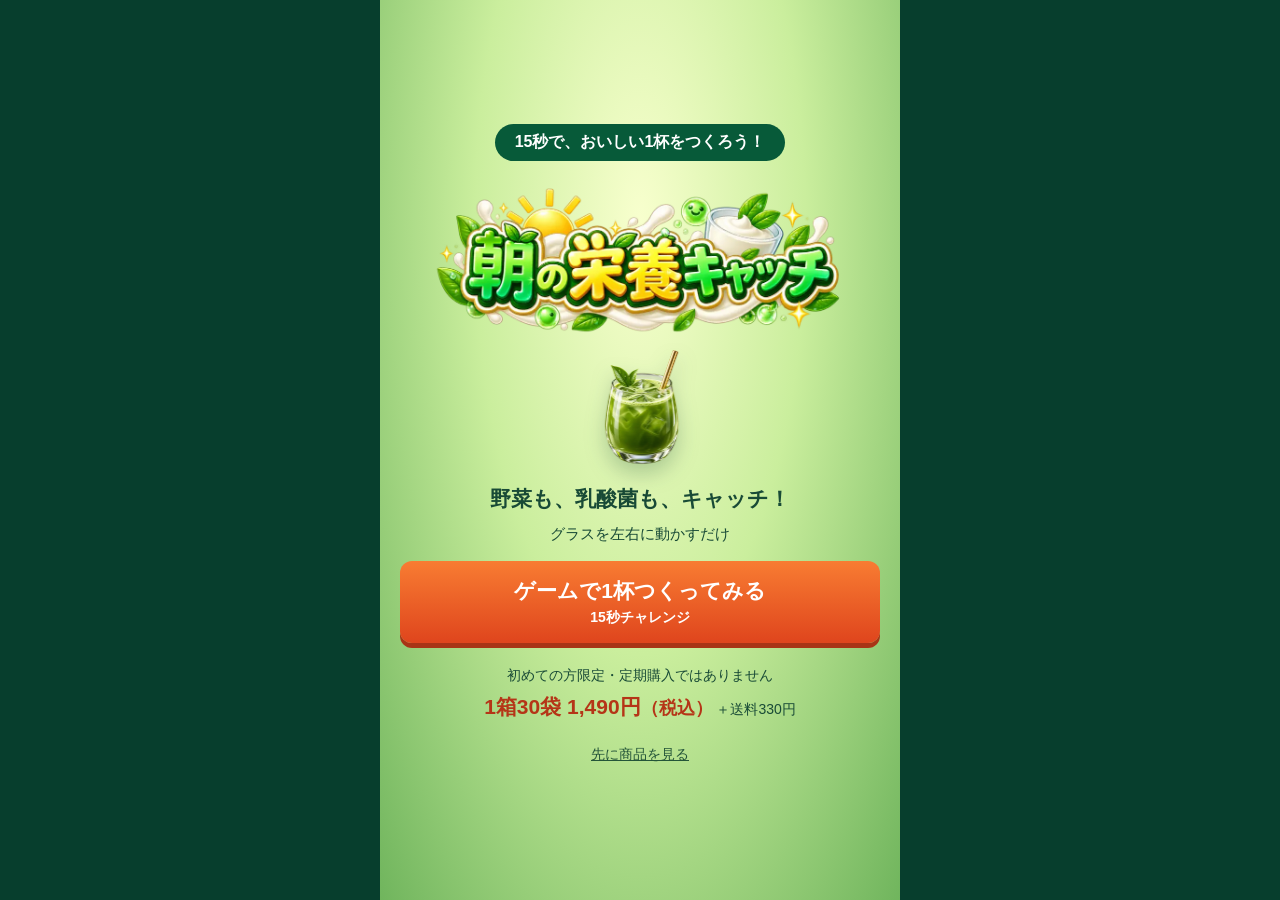
==== index.html @ 9a5742f2 "Rebuild as playable LP with product story and trial offer" ====
<!doctype html><html lang="ja"><head><meta charset="utf-8"><meta name="viewport" content="width=device-width,initial-scale=1,viewport-fit=cover"><meta name="theme-color" content="#075a39"><meta name="description" content="15秒の栄養キャッチ。遊んで知る、いきいき乳酸菌とおいしい青汁W。初回限定1,490円（税込）、送料330円。"><title>朝の栄養キャッチ｜いきいき乳酸菌とおいしい青汁W</title><style>
:root{--deep:#075a39;--orange:#ec5822;--ink:#184a36}*{box-sizing:border-box;-webkit-tap-highlight-color:transparent}html{scroll-behavior:smooth}body{margin:0;background:#073e2d;color:var(--ink);font-family:"Hiragino Kaku Gothic ProN",Meiryo,sans-serif}button,a{font:inherit}button{cursor:pointer}a{color:inherit}img{max-width:100%;display:block}button:focus-visible,a:focus-visible{outline:4px solid #f6bd34;outline-offset:4px}[hidden]{display:none!important}.stage,.story{width:min(100%,520px);margin:auto;background:#f8fff0}.stage{height:100svh;min-height:540px;max-height:960px;position:relative;overflow:hidden;background:linear-gradient(#e4f6db,#fbfff4 65%,#b9db83);isolation:isolate}.intro{position:absolute;z-index:60;inset:0;display:flex;align-items:center;flex-direction:column;justify-content:center;padding:20px;background:radial-gradient(ellipse at 50% 25%,#f8ffce,#caee9d 45%,#70b55d);transition:opacity .3s}.intro.hide{opacity:0;visibility:hidden;pointer-events:none}.eyebrow{font-weight:bold;font-size:14px;letter-spacing:.08em}.introKicker{background:#075a39;color:white;padding:8px 20px;border-radius:50px;font-size:16px;font-weight:bold}.titleLogo{width:min(100%,420px);margin:14px 0 0}.introCup{width:120px;height:128px;object-fit:contain;margin:-5px 0 6px;filter:drop-shadow(0 10px 10px #174a3540)}.intro h1{font-size:21px;margin:4px 0 12px;text-align:center;line-height:1.55}.intro h1 span{font-size:15px;font-weight:normal}.start,.cta{border:0;display:block;text-align:center;background:linear-gradient(#f87c32,#df451d);color:#fff;border-radius:12px;padding:16px 14px;font-weight:bold;text-decoration:none;box-shadow:0 5px 0 #a83416;width:100%;font-size:21px}.start small{font-size:14px;display:block;margin-top:4px}.introOffer{text-align:center;margin:20px 0 8px;font-size:14px;line-height:1.8}.introOffer strong{font-size:21px;color:#b53517}.textButton{background:none;border:0;text-decoration:underline;padding:12px;color:#245539;font-size:14px}.skip{position:absolute;bottom:7px;right:12px;z-index:70;font-size:13px;padding:8px}.intro:not(.hide)~.skip{display:none}header{position:absolute;top:0;left:0;right:0;height:76px;background:#075a39;color:#fff;display:flex;align-items:center;justify-content:space-between;padding:12px 18px}.brand{font-size:20px;font-weight:bold}.brand small{display:block;font-size:12px;margin-bottom:3px}.timer{background:#fff9d7;color:#075a39;padding:8px 13px;border-radius:12px;font-weight:bold;font-size:18px}.timer span{font-size:27px}.meter{position:absolute;top:85px;left:18px;right:18px;height:24px;border-radius:20px;background:#bad5ac;overflow:hidden;border:2px solid white}.meterFill{height:100%;width:0;background:#92cc31;transition:width .2s}.meterText{position:absolute;inset:0;text-align:center;font-size:13px;font-weight:bold;line-height:20px}.game{position:absolute;inset:116px 0 42px;touch-action:none;overflow:hidden}.instruction{position:absolute;z-index:12;top:18px;width:100%;text-align:center;font-size:18px;font-weight:bold;pointer-events:none;animation:guide 3s forwards}.instruction small{display:block;font-size:13px;margin-top:6px}.instruction span{background:#fffef0;padding:10px 14px;border-radius:14px;display:inline-block}@keyframes guide{0%,65%{opacity:1}100%{opacity:0}}.item{position:absolute;left:0;top:0;z-index:3;will-change:transform}.spriteCrop{position:absolute;inset:0}.spriteCrop img{width:100%;height:100%;object-fit:contain;filter:drop-shadow(0 5px 5px #24442a30)}.itemLabel{position:absolute;bottom:-6px;left:50%;transform:translateX(-50%);white-space:nowrap;border-radius:20px;background:#fff;padding:4px 7px;font-size:12px;font-weight:bold}.bad .itemLabel{background:#cf3934;color:#fff}.basket{position:absolute;bottom:8px;left:50%;transform:translateX(-50%);width:135px;height:143px;z-index:5}.basketArt img{width:100%;height:100%;object-fit:contain}.basket.catch .basketArt{transform:scale(1.08)}.basketTag{position:absolute;bottom:0;left:50%;transform:translateX(-50%);white-space:nowrap;border-radius:20px;background:white;padding:5px 10px;font-size:12px;font-weight:bold}.combo{position:absolute;right:10px;top:70px;z-index:8;opacity:0;background:#fffad6;border-radius:12px;padding:8px;color:#bd5418;font-size:24px;font-weight:bold}.combo small{display:block;font-size:12px}.combo.show{opacity:1}.bonus{position:absolute;z-index:10;top:35%;width:100%;text-align:center;font-size:22px;font-weight:bold;opacity:0;pointer-events:none;text-shadow:0 2px white}.bonus strong{display:block;font-size:30px}.bonus.on{animation:guide 1.5s forwards}.float{position:absolute;z-index:9;font-weight:bold;color:#075a39;text-shadow:0 2px white;white-space:nowrap;pointer-events:none;animation:pop .8s forwards}@keyframes pop{from{transform:translate(-50%,0)}to{transform:translate(-50%,-55px);opacity:0}}.end{display:none}.story{padding-bottom:112px;background:#fff}.result{padding:12px;background:#075a39;color:#fff;text-align:center;font-size:15px;font-weight:bold}.storyHero{padding:30px 24px 26px;text-align:center;background:linear-gradient(#f0f8db,#fff)}h2{font-size:30px;line-height:1.55;margin:10px 0 16px;letter-spacing:-.04em}h2 em{font-style:normal;color:#148548}.storyHero p{line-height:1.9;font-size:16px}.productVisual{width:100%;height:auto}.storyHero .productName{font-size:18px;font-weight:bold;line-height:1.7}.section{padding:34px 24px}.section:nth-child(even){background:#f4f8ed}.section h3{font-size:26px;line-height:1.6;margin:10px 0 16px;letter-spacing:-.04em}.section p{font-size:16px;line-height:1.9;margin:12px 0}.section .number{font-size:13px;font-weight:bold;letter-spacing:.14em;color:#488438}.featureImg{width:100%;height:auto;border-radius:14px;margin:18px 0}.nutrients{display:flex;gap:8px;justify-content:center;margin:22px 0 8px}.nutrients span{flex:1;background:#e6f1d9;text-align:center;padding:17px 3px;border-radius:12px;font-size:15px;font-weight:bold}.offerSection{padding:32px 24px;background:#eef5dd;text-align:center}.offerLabel{background:#075a39;color:#fff;padding:8px 15px;border-radius:30px;display:inline-block;font-size:15px;font-weight:bold}.offerSection h3{font-size:23px;line-height:1.6;margin:16px 0}.priceRow{display:flex;justify-content:center;align-items:baseline;gap:4px;color:#c13b1f}.priceRow strong{font-size:64px;letter-spacing:-.06em}.priceRow span{font-size:23px;font-weight:bold}.priceRow small{font-size:14px}.offerSection p{font-size:14px;line-height:1.8}.single{font-weight:bold;font-size:19px!important}.offerSection .cta{margin:20px 0}.fine{font-size:12px!important;color:#52634c}footer{padding:24px;text-align:center;font-size:12px;color:#60735c;line-height:1.9}.sticky{position:fixed;z-index:90;bottom:0;left:50%;transform:translateX(-50%);width:min(100%,520px);padding:12px 14px max(14px,env(safe-area-inset-bottom));background:#fffffff5;border-top:1px solid #dce5d7;display:flex;align-items:center;gap:14px;box-shadow:0 -4px 20px #143d2110}.sticky div{white-space:nowrap;font-size:12px;line-height:1.6}.sticky strong{font-size:24px;color:#b9381a}.sticky .cta{font-size:17px;padding:15px 8px;flex:1}.replay{border:1px solid #648959;border-radius:40px;background:transparent;padding:12px 24px;font-size:15px;color:#28553b} @media(max-height:700px){.intro{padding:16px}.introCup{width:88px;height:88px}.titleLogo{width:80%;max-height:165px;object-fit:contain}.intro h1{font-size:18px;margin:5px 0 8px}.introKicker{font-size:14px;padding:6px 14px}.introOffer{margin:12px 0 0}.start{padding:12px}.introOffer strong{font-size:19px}.basket{width:116px;height:123px}}@media(prefers-reduced-motion:reduce){html{scroll-behavior:auto}*{animation-duration:.01ms!important}}
</style></head><body>
<main><section class="stage" id="stage" aria-label="朝の栄養キャッチゲーム">
<div class="intro" id="intro"><div class="introKicker">15秒で、おいしい1杯をつくろう！</div><img class="titleLogo" src="assets/title-logo.webp" alt="朝の栄養キャッチ"><img class="introCup" src="assets/aojiru-cup.webp" alt="青汁のグラス"><h1>野菜も、乳酸菌も、キャッチ！<br><span>グラスを左右に動かすだけ</span></h1><button class="start" id="start">ゲームで1杯つくってみる<small>15秒チャレンジ</small></button><div class="introOffer">初めての方限定・定期購入ではありません<br><strong>1箱30袋 1,490円<small>（税込）</small></strong> ＋送料330円</div><button class="textButton" onclick="document.getElementById('skip').click()">先に商品を見る</button></div>
<header><div class="brand"><small>15秒で、どれだけ集められる？</small>朝の栄養キャッチ</div><div class="timer"><span id="time">15</span> 秒</div></header><div class="meter"><div class="meterFill" id="meter"></div><div class="meterText"><span id="score">0</span> / 100 ポイント</div></div>
<div class="game" id="game"><div class="instruction" id="instruction"><span>グラスを左右にスライド<small>野菜・ヨーグルトを集めて、お菓子はよけよう</small></span></div><div class="combo" id="combo"><small>NICE COMBO!</small><span id="comboNum">0</span>連続</div><div class="bonus" id="bonus">ラストスパート！<strong>たくさん集めよう</strong></div><div class="basket" id="basket"><div class="basketArt"><img src="assets/aojiru-cup.webp" alt="左右に動かすグラス" draggable="false"></div><div class="basketTag">ここでキャッチ！</div></div></div><button class="textButton skip" id="skip">商品を見る</button><div class="end" id="end" aria-hidden="true"></div></section>
<article class="story" id="story" hidden><div class="result" id="result" aria-live="polite"></div><div class="storyHero"><span class="eyebrow">集めた「うれしい」を、毎日の1杯に。</span><h2 id="storyTitle" tabindex="-1">野菜の栄養も、乳酸菌も。<br><em>おいしく飲める</em>青汁です。</h2><p>ゲームでは、ひとつずつキャッチ。<br>毎日の習慣なら、この1杯で。</p><img class="productVisual" src="assets/lp-cta_1.jpg" alt="いきいき乳酸菌とおいしい青汁W 初めての方限定特別キャンペーン"><p class="productName">いきいき乳酸菌とおいしい青汁W</p><a class="textButton" href="#offer">初回限定のお試し価格を見る</a></div>
<section class="section"><span class="number">01 / 乳酸菌を、毎日の習慣に。</span><h3>2種類の乳酸菌を<br>1杯にぎゅっと。</h3><p>配合されているのは「EC-12」と「ラクリス」。野菜の栄養と一緒に、乳酸菌も手軽に摂れる青汁です。</p><img class="featureImg" src="assets/lp-img07_2.jpg" alt="2種類の乳酸菌 EC-12とラクリス" loading="lazy"></section>
<section class="section"><span class="number">02 / 野菜の栄養も、手軽に。</span><h3>国産素材にこだわった、<br>毎日の栄養サポート。</h3><p>九州産大麦若葉と島根産はとむぎ若葉を使用。不足しがちな栄養を、おいしい1杯で補えます。</p><img class="featureImg" src="assets/lp-img09_2.jpg" alt="九州産大麦若葉" loading="lazy"><div class="nutrients"><span>国産素材</span><span>ビタミン</span><span>ミネラル</span></div></section>
<section class="section"><span class="number">03 / 続けたくなる、おいしさ。</span><h3>青汁なのに、<br>抹茶ラテ風のやさしい味。</h3><p>有機栽培の国産抹茶と、甘味ハーブのステビアを配合。毎日飲むものだから、味にもこだわりました。</p><img class="featureImg" style="width:160px;margin:24px auto" src="assets/aojiru-cup.webp" alt="抹茶風味の青汁イメージ" loading="lazy"></section>
<section class="offerSection" id="offer"><span class="offerLabel">初めての方限定・初回半額</span><h3>まずは1箱。<br>毎日の1杯を、試してみませんか？</h3><p>いきいき乳酸菌とおいしい青汁W<br>1箱30袋</p><div class="priceRow"><strong>1,490</strong><span>円</span><small>（税込）</small></div><p>送料330円 ／ 合計1,820円（税込）</p><p class="single">定期購入ではありません</p><a class="cta" href="https://www.e-hapi.com/shop/lp/109624_02.aspx?affiliate=M1">初回限定価格で試してみる</a><p class="fine">お一人様1回限り。購入条件・商品詳細はリンク先の公式サイトでご確認ください。ゲームの結果にかかわらずお申し込みいただけます。</p><button class="replay" id="replay">もう一度ゲームで遊ぶ</button></section><footer>商品提供：はぴねすくらぶ<br>ゲーム内の食材・演出はイメージです。<br>獲得ポイントは実際の栄養量を示すものではありません。</footer></article></main><aside class="sticky" hidden><div>初回限定・1箱30袋<br><strong>1,490</strong>円（税込）<br>＋送料330円</div><a class="cta" href="https://www.e-hapi.com/shop/lp/109624_02.aspx?affiliate=M1">お試し購入へ</a></aside><script>
  (()=>{
    const stage=document.getElementById('stage'),game=document.getElementById('game'),basket=document.getElementById('basket'),meter=document.getElementById('meter'),scoreEl=document.getElementById('score'),timeEl=document.getElementById('time'),comboEl=document.getElementById('combo'),comboNum=document.getElementById('comboNum'),bonusEl=document.getElementById('bonus'),end=document.getElementById('end'),replay=document.getElementById('replay'),intro=document.getElementById('intro');
    let running=false,items=[],score=0,combo=0,time=15,spawnCount=0,startAt=0,raf,timer,spawnTimer;
    const types=[{c:'lacto collectible',art:'col-yogurt',img:'item-yogurt.webp',t:'ヨーグルト',p:9},{c:'green collectible',art:'col-broccoli',img:'item-broccoli.webp',t:'ブロッコリー',p:7},{c:'green collectible',art:'col-carrot',img:'item-carrot.webp',t:'にんじん',p:7},{c:'green collectible',art:'col-greens',img:'item-barley.webp',t:'大麦若葉',p:7},{c:'vit collectible',art:'col-vitamin',img:'item-vitamin.webp',t:'ビタミン',p:7},{c:'green collectible',art:'col-fiber',img:'item-fiber.webp',t:'食物繊維',p:7},{c:'bad hazard',art:'haz-donut',img:'item-donut.webp',t:'NG！ドーナツ',p:-8},{c:'bad hazard',art:'haz-fries',img:'item-fries.webp',t:'NG！ポテト',p:-8},{c:'bad hazard',art:'haz-cake',img:'item-cake.webp',t:'NG！ケーキ',p:-8},{c:'bad hazard',art:'haz-chips',img:'item-chips.webp',t:'NG！スナック',p:-8}];
    function move(clientX){if(!running)return;const r=game.getBoundingClientRect(),w=basket.offsetWidth;let x=Math.max(w/2,Math.min(r.width-w/2,clientX-r.left));basket.style.left=x+'px'}
    game.addEventListener('pointermove',e=>move(e.clientX));game.addEventListener('pointerdown',e=>{move(e.clientX);game.setPointerCapture?.(e.pointerId)});
    function spawn(forceGood=false){if(!running)return;const r=game.getBoundingClientRect(),guided=spawnCount<2,goodCount=6,data=(forceGood||guided)?types[spawnCount%goodCount]:types[Math.floor(Math.random()*types.length)];const el=document.createElement('div');el.className='item '+data.c+' '+data.art;el.innerHTML='<span class="spriteCrop"><img src="assets/'+data.img+'" alt=""></span><span class="itemLabel">'+data.t+'</span>';const size=Math.max(76,Math.min(100,r.width*.22));el.style.width=el.style.height=size+'px';const x=guided?(r.width-size)/2:10+Math.random()*(r.width-size-20),speed=r.height*(.27+Math.random()*.07),startY=-size-18;game.insertBefore(el,basket);const item={el,x,y:startY,startY,born:performance.now(),size,speed,p:data.p};el.style.transform=`translate3d(${x}px,${startY}px,0)`;items.push(item);spawnCount++;}
    function floating(x,y,text,bad=false){const f=document.createElement('div');f.className='float';f.textContent=text;f.style.left=x+'px';f.style.top=y+'px';if(bad)f.style.color='#db3c31';game.appendChild(f);setTimeout(()=>f.remove(),850)}
    function hit(it){it.el.remove();if(it.p>0){score=Math.min(100,score+it.p);combo++;basket.classList.add('catch');setTimeout(()=>basket.classList.remove('catch'),170);floating(it.x+it.size/2,it.y,'GOOD!  +'+it.p);if(combo>=2){comboNum.textContent=combo;comboEl.classList.add('show');setTimeout(()=>comboEl.classList.remove('show'),420)}}else{score=Math.max(0,score+it.p);combo=0;floating(it.x+it.size/2,it.y,'NG！お菓子は避けよう',true);stage.classList.remove('shake');void stage.offsetWidth;stage.classList.add('shake')}meter.style.width=score+'%';scoreEl.textContent=score;}
    function frame(ts){if(!running)return;const br=basket.getBoundingClientRect(),gr=game.getBoundingClientRect();items=items.filter(it=>{it.y=it.startY+it.speed*((ts-it.born)/1000);it.el.style.transform=`translate3d(${it.x}px,${it.y}px,0)`;const ir={left:gr.left+it.x,right:gr.left+it.x+it.size,top:gr.top+it.y,bottom:gr.top+it.y+it.size};const catchLine=br.top+18;if(ir.bottom>=catchLine&&ir.top<=br.bottom-5&&ir.right>=br.left+8&&ir.left<=br.right-8){hit(it);return false}if(it.y>gr.height+12){it.el.remove();if(it.p>0)combo=0;return false}return true});raf=requestAnimationFrame(frame)}
    function start(){document.getElementById('skip').hidden=false;cancelAnimationFrame(raf);clearInterval(timer);clearInterval(spawnTimer);items.forEach(i=>i.el.remove());items=[];score=0;combo=0;time=15;spawnCount=0;meter.style.width='0';scoreEl.textContent='0';timeEl.textContent='15';end.classList.remove('show');end.setAttribute('aria-hidden','true');basket.style.left='50%';running=true;startAt=performance.now();spawn();spawnTimer=setInterval(()=>spawn(time<=4),550);raf=requestAnimationFrame(frame);timer=setInterval(()=>{const next=Math.max(0,Math.ceil(15-(performance.now()-startAt)/1000));if(next!==time){time=next;timeEl.textContent=time;if(time===4){bonusEl.classList.remove('on');void bonusEl.offsetWidth;bonusEl.classList.add('on')}}if(time<=0)finish()},250)}
    function showStory(){stage.hidden=true;document.getElementById('story').hidden=false;document.querySelector('.sticky').hidden=false;document.getElementById('result').textContent='今回のチャレンジ：'+score+' ポイント獲得！';window.scrollTo(0,0);document.getElementById('storyTitle').focus({preventScroll:true});} document.getElementById('skip').addEventListener('click',()=>{if(running){finish()}else{showStory();document.getElementById('result').textContent='おいしい1杯のひみつ';}}); function finish(){if(!running)return;running=false;clearInterval(timer);clearInterval(spawnTimer);cancelAnimationFrame(raf);items.forEach(i=>i.el.remove());items=[];setTimeout(showStory,400)}
    document.getElementById('start').addEventListener('click',()=>{intro.classList.add('hide');start()});replay.addEventListener('click',()=>{document.getElementById('story').hidden=true;document.querySelector('.sticky').hidden=true;stage.hidden=false;window.scrollTo(0,0);start()});let hiddenAt=0;document.addEventListener('visibilitychange',()=>{if(!running)return;if(document.hidden){hiddenAt=performance.now();clearInterval(spawnTimer);clearInterval(timer);cancelAnimationFrame(raf)}else if(hiddenAt){const delta=performance.now()-hiddenAt;startAt+=delta;items.forEach(i=>i.born+=delta);hiddenAt=0;spawnTimer=setInterval(()=>spawn(time<=4),550);raf=requestAnimationFrame(frame);timer=setInterval(()=>{time=Math.max(0,Math.ceil(15-(performance.now()-startAt)/1000));timeEl.textContent=time;if(time<=0)finish()},250)}});document.addEventListener('keydown',e=>{if(running&&['ArrowLeft','ArrowRight'].includes(e.key)){e.preventDefault();const r=basket.getBoundingClientRect();move(r.left+r.width/2+(e.key==='ArrowLeft'?-35:35))}});window.addEventListener('resize',()=>{basket.style.left='50%'});
  })();
  </script></body></html>
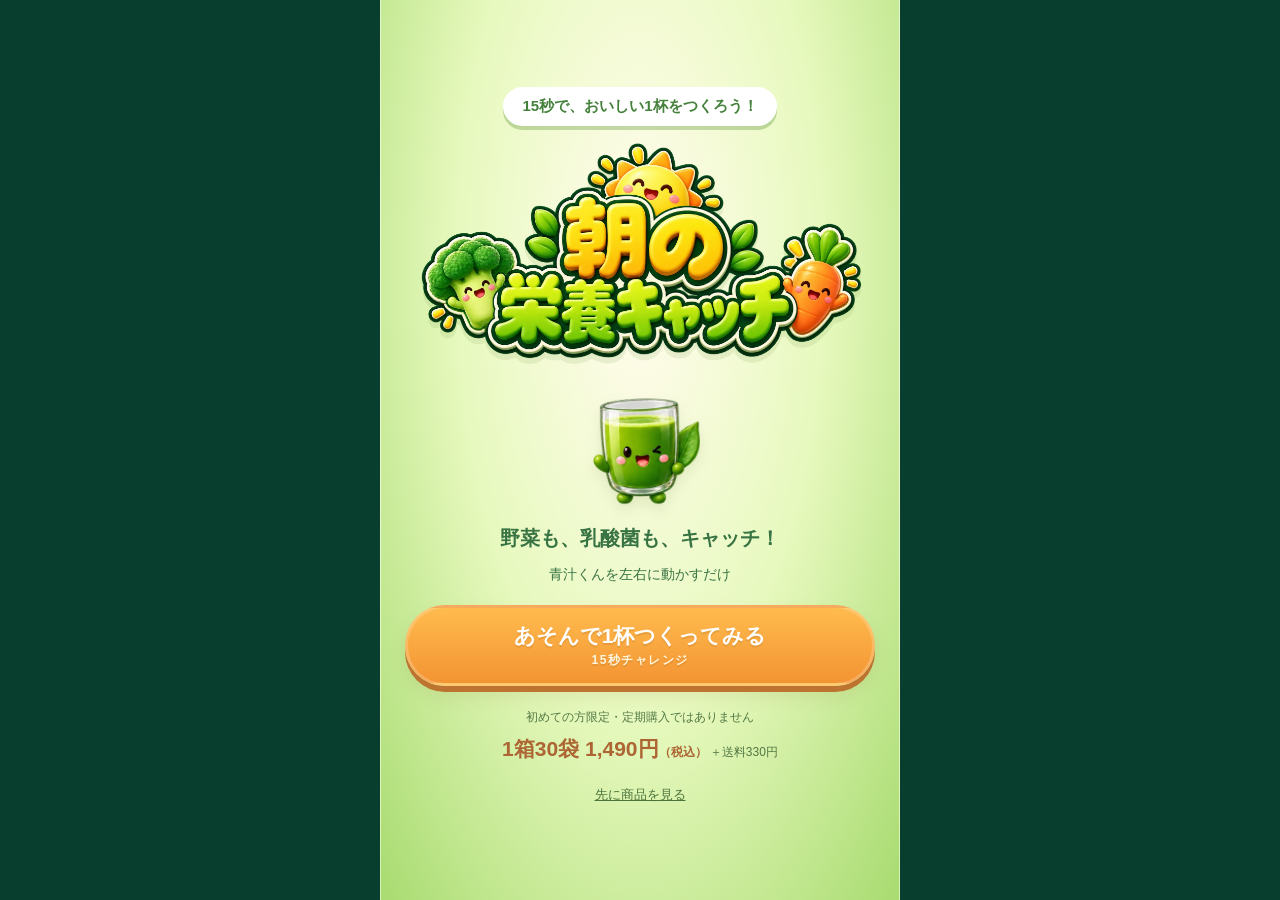
==== commit 5abcbb2e: "Match destination typography and refresh game with cute original food characters" ====
--- a/index.html
+++ b/index.html
@@ -1,26 +1,64 @@
 <!doctype html><html lang="ja"><head><meta charset="utf-8"><meta name="viewport" content="width=device-width,initial-scale=1,viewport-fit=cover"><meta name="theme-color" content="#075a39"><meta name="description" content="15秒の栄養キャッチ。遊んで知る、いきいき乳酸菌とおいしい青汁W。初回限定1,490円（税込）、送料330円。"><title>朝の栄養キャッチ｜いきいき乳酸菌とおいしい青汁W</title><style>
 :root{--deep:#075a39;--orange:#ec5822;--ink:#184a36}*{box-sizing:border-box;-webkit-tap-highlight-color:transparent}html{scroll-behavior:smooth}body{margin:0;background:#073e2d;color:var(--ink);font-family:"Hiragino Kaku Gothic ProN",Meiryo,sans-serif}button,a{font:inherit}button{cursor:pointer}a{color:inherit}img{max-width:100%;display:block}button:focus-visible,a:focus-visible{outline:4px solid #f6bd34;outline-offset:4px}[hidden]{display:none!important}.stage,.story{width:min(100%,520px);margin:auto;background:#f8fff0}.stage{height:100svh;min-height:540px;max-height:960px;position:relative;overflow:hidden;background:linear-gradient(#e4f6db,#fbfff4 65%,#b9db83);isolation:isolate}.intro{position:absolute;z-index:60;inset:0;display:flex;align-items:center;flex-direction:column;justify-content:center;padding:20px;background:radial-gradient(ellipse at 50% 25%,#f8ffce,#caee9d 45%,#70b55d);transition:opacity .3s}.intro.hide{opacity:0;visibility:hidden;pointer-events:none}.eyebrow{font-weight:bold;font-size:14px;letter-spacing:.08em}.introKicker{background:#075a39;color:white;padding:8px 20px;border-radius:50px;font-size:16px;font-weight:bold}.titleLogo{width:min(100%,420px);margin:14px 0 0}.introCup{width:120px;height:128px;object-fit:contain;margin:-5px 0 6px;filter:drop-shadow(0 10px 10px #174a3540)}.intro h1{font-size:21px;margin:4px 0 12px;text-align:center;line-height:1.55}.intro h1 span{font-size:15px;font-weight:normal}.start,.cta{border:0;display:block;text-align:center;background:linear-gradient(#f87c32,#df451d);color:#fff;border-radius:12px;padding:16px 14px;font-weight:bold;text-decoration:none;box-shadow:0 5px 0 #a83416;width:100%;font-size:21px}.start small{font-size:14px;display:block;margin-top:4px}.introOffer{text-align:center;margin:20px 0 8px;font-size:14px;line-height:1.8}.introOffer strong{font-size:21px;color:#b53517}.textButton{background:none;border:0;text-decoration:underline;padding:12px;color:#245539;font-size:14px}.skip{position:absolute;bottom:7px;right:12px;z-index:70;font-size:13px;padding:8px}.intro:not(.hide)~.skip{display:none}header{position:absolute;top:0;left:0;right:0;height:76px;background:#075a39;color:#fff;display:flex;align-items:center;justify-content:space-between;padding:12px 18px}.brand{font-size:20px;font-weight:bold}.brand small{display:block;font-size:12px;margin-bottom:3px}.timer{background:#fff9d7;color:#075a39;padding:8px 13px;border-radius:12px;font-weight:bold;font-size:18px}.timer span{font-size:27px}.meter{position:absolute;top:85px;left:18px;right:18px;height:24px;border-radius:20px;background:#bad5ac;overflow:hidden;border:2px solid white}.meterFill{height:100%;width:0;background:#92cc31;transition:width .2s}.meterText{position:absolute;inset:0;text-align:center;font-size:13px;font-weight:bold;line-height:20px}.game{position:absolute;inset:116px 0 42px;touch-action:none;overflow:hidden}.instruction{position:absolute;z-index:12;top:18px;width:100%;text-align:center;font-size:18px;font-weight:bold;pointer-events:none;animation:guide 3s forwards}.instruction small{display:block;font-size:13px;margin-top:6px}.instruction span{background:#fffef0;padding:10px 14px;border-radius:14px;display:inline-block}@keyframes guide{0%,65%{opacity:1}100%{opacity:0}}.item{position:absolute;left:0;top:0;z-index:3;will-change:transform}.spriteCrop{position:absolute;inset:0}.spriteCrop img{width:100%;height:100%;object-fit:contain;filter:drop-shadow(0 5px 5px #24442a30)}.itemLabel{position:absolute;bottom:-6px;left:50%;transform:translateX(-50%);white-space:nowrap;border-radius:20px;background:#fff;padding:4px 7px;font-size:12px;font-weight:bold}.bad .itemLabel{background:#cf3934;color:#fff}.basket{position:absolute;bottom:8px;left:50%;transform:translateX(-50%);width:135px;height:143px;z-index:5}.basketArt img{width:100%;height:100%;object-fit:contain}.basket.catch .basketArt{transform:scale(1.08)}.basketTag{position:absolute;bottom:0;left:50%;transform:translateX(-50%);white-space:nowrap;border-radius:20px;background:white;padding:5px 10px;font-size:12px;font-weight:bold}.combo{position:absolute;right:10px;top:70px;z-index:8;opacity:0;background:#fffad6;border-radius:12px;padding:8px;color:#bd5418;font-size:24px;font-weight:bold}.combo small{display:block;font-size:12px}.combo.show{opacity:1}.bonus{position:absolute;z-index:10;top:35%;width:100%;text-align:center;font-size:22px;font-weight:bold;opacity:0;pointer-events:none;text-shadow:0 2px white}.bonus strong{display:block;font-size:30px}.bonus.on{animation:guide 1.5s forwards}.float{position:absolute;z-index:9;font-weight:bold;color:#075a39;text-shadow:0 2px white;white-space:nowrap;pointer-events:none;animation:pop .8s forwards}@keyframes pop{from{transform:translate(-50%,0)}to{transform:translate(-50%,-55px);opacity:0}}.end{display:none}.story{padding-bottom:112px;background:#fff}.result{padding:12px;background:#075a39;color:#fff;text-align:center;font-size:15px;font-weight:bold}.storyHero{padding:30px 24px 26px;text-align:center;background:linear-gradient(#f0f8db,#fff)}h2{font-size:30px;line-height:1.55;margin:10px 0 16px;letter-spacing:-.04em}h2 em{font-style:normal;color:#148548}.storyHero p{line-height:1.9;font-size:16px}.productVisual{width:100%;height:auto}.storyHero .productName{font-size:18px;font-weight:bold;line-height:1.7}.section{padding:34px 24px}.section:nth-child(even){background:#f4f8ed}.section h3{font-size:26px;line-height:1.6;margin:10px 0 16px;letter-spacing:-.04em}.section p{font-size:16px;line-height:1.9;margin:12px 0}.section .number{font-size:13px;font-weight:bold;letter-spacing:.14em;color:#488438}.featureImg{width:100%;height:auto;border-radius:14px;margin:18px 0}.nutrients{display:flex;gap:8px;justify-content:center;margin:22px 0 8px}.nutrients span{flex:1;background:#e6f1d9;text-align:center;padding:17px 3px;border-radius:12px;font-size:15px;font-weight:bold}.offerSection{padding:32px 24px;background:#eef5dd;text-align:center}.offerLabel{background:#075a39;color:#fff;padding:8px 15px;border-radius:30px;display:inline-block;font-size:15px;font-weight:bold}.offerSection h3{font-size:23px;line-height:1.6;margin:16px 0}.priceRow{display:flex;justify-content:center;align-items:baseline;gap:4px;color:#c13b1f}.priceRow strong{font-size:64px;letter-spacing:-.06em}.priceRow span{font-size:23px;font-weight:bold}.priceRow small{font-size:14px}.offerSection p{font-size:14px;line-height:1.8}.single{font-weight:bold;font-size:19px!important}.offerSection .cta{margin:20px 0}.fine{font-size:12px!important;color:#52634c}footer{padding:24px;text-align:center;font-size:12px;color:#60735c;line-height:1.9}.sticky{position:fixed;z-index:90;bottom:0;left:50%;transform:translateX(-50%);width:min(100%,520px);padding:12px 14px max(14px,env(safe-area-inset-bottom));background:#fffffff5;border-top:1px solid #dce5d7;display:flex;align-items:center;gap:14px;box-shadow:0 -4px 20px #143d2110}.sticky div{white-space:nowrap;font-size:12px;line-height:1.6}.sticky strong{font-size:24px;color:#b9381a}.sticky .cta{font-size:17px;padding:15px 8px;flex:1}.replay{border:1px solid #648959;border-radius:40px;background:transparent;padding:12px 24px;font-size:15px;color:#28553b} @media(max-height:700px){.intro{padding:16px}.introCup{width:88px;height:88px}.titleLogo{width:80%;max-height:165px;object-fit:contain}.intro h1{font-size:18px;margin:5px 0 8px}.introKicker{font-size:14px;padding:6px 14px}.introOffer{margin:12px 0 0}.start{padding:12px}.introOffer strong{font-size:19px}.basket{width:116px;height:123px}}@media(prefers-reduced-motion:reduce){html{scroll-behavior:auto}*{animation-duration:.01ms!important}}
-</style></head><body>
+</style><link rel="stylesheet" href="assets/story-premium.css?v=3"><link rel="stylesheet" href="assets/game-cute.css?v=1"></head><body>
 <main><section class="stage" id="stage" aria-label="朝の栄養キャッチゲーム">
-<div class="intro" id="intro"><div class="introKicker">15秒で、おいしい1杯をつくろう！</div><img class="titleLogo" src="assets/title-logo.webp" alt="朝の栄養キャッチ"><img class="introCup" src="assets/aojiru-cup.webp" alt="青汁のグラス"><h1>野菜も、乳酸菌も、キャッチ！<br><span>グラスを左右に動かすだけ</span></h1><button class="start" id="start">ゲームで1杯つくってみる<small>15秒チャレンジ</small></button><div class="introOffer">初めての方限定・定期購入ではありません<br><strong>1箱30袋 1,490円<small>（税込）</small></strong> ＋送料330円</div><button class="textButton" onclick="document.getElementById('skip').click()">先に商品を見る</button></div>
+<div class="intro" id="intro"><div class="introKicker">15秒で、おいしい1杯をつくろう！</div><img class="titleLogo" src="assets/title-cute.webp" alt="朝の栄養キャッチ"><div class="introCup" role="img" aria-label="にっこり青汁くん"><span class="cuteSprite sprite-0"></span></div><h1>野菜も、乳酸菌も、キャッチ！<br><span>青汁くんを左右に動かすだけ</span></h1><button class="start" id="start">あそんで1杯つくってみる<small>15秒チャレンジ</small></button><div class="introOffer">初めての方限定・定期購入ではありません<br><strong>1箱30袋 1,490円<small>（税込）</small></strong> ＋送料330円</div><button class="textButton" onclick="document.getElementById('skip').click()">先に商品を見る</button></div>
 <header><div class="brand"><small>15秒で、どれだけ集められる？</small>朝の栄養キャッチ</div><div class="timer"><span id="time">15</span> 秒</div></header><div class="meter"><div class="meterFill" id="meter"></div><div class="meterText"><span id="score">0</span> / 100 ポイント</div></div>
-<div class="game" id="game"><div class="instruction" id="instruction"><span>グラスを左右にスライド<small>野菜・ヨーグルトを集めて、お菓子はよけよう</small></span></div><div class="combo" id="combo"><small>NICE COMBO!</small><span id="comboNum">0</span>連続</div><div class="bonus" id="bonus">ラストスパート！<strong>たくさん集めよう</strong></div><div class="basket" id="basket"><div class="basketArt"><img src="assets/aojiru-cup.webp" alt="左右に動かすグラス" draggable="false"></div><div class="basketTag">ここでキャッチ！</div></div></div><button class="textButton skip" id="skip">商品を見る</button><div class="end" id="end" aria-hidden="true"></div></section>
-<article class="story" id="story" hidden><div class="result" id="result" aria-live="polite"></div><div class="storyHero"><span class="eyebrow">集めた「うれしい」を、毎日の1杯に。</span><h2 id="storyTitle" tabindex="-1">野菜の栄養も、乳酸菌も。<br><em>おいしく飲める</em>青汁です。</h2><p>ゲームでは、ひとつずつキャッチ。<br>毎日の習慣なら、この1杯で。</p><img class="productVisual" src="assets/lp-cta_1.jpg" alt="いきいき乳酸菌とおいしい青汁W 初めての方限定特別キャンペーン"><p class="productName">いきいき乳酸菌とおいしい青汁W</p><a class="textButton" href="#offer">初回限定のお試し価格を見る</a></div>
-<section class="section"><span class="number">01 / 乳酸菌を、毎日の習慣に。</span><h3>2種類の乳酸菌を<br>1杯にぎゅっと。</h3><p>配合されているのは「EC-12」と「ラクリス」。野菜の栄養と一緒に、乳酸菌も手軽に摂れる青汁です。</p><img class="featureImg" src="assets/lp-img07_2.jpg" alt="2種類の乳酸菌 EC-12とラクリス" loading="lazy"></section>
-<section class="section"><span class="number">02 / 野菜の栄養も、手軽に。</span><h3>国産素材にこだわった、<br>毎日の栄養サポート。</h3><p>九州産大麦若葉と島根産はとむぎ若葉を使用。不足しがちな栄養を、おいしい1杯で補えます。</p><img class="featureImg" src="assets/lp-img09_2.jpg" alt="九州産大麦若葉" loading="lazy"><div class="nutrients"><span>国産素材</span><span>ビタミン</span><span>ミネラル</span></div></section>
-<section class="section"><span class="number">03 / 続けたくなる、おいしさ。</span><h3>青汁なのに、<br>抹茶ラテ風のやさしい味。</h3><p>有機栽培の国産抹茶と、甘味ハーブのステビアを配合。毎日飲むものだから、味にもこだわりました。</p><img class="featureImg" style="width:160px;margin:24px auto" src="assets/aojiru-cup.webp" alt="抹茶風味の青汁イメージ" loading="lazy"></section>
-<section class="offerSection" id="offer"><span class="offerLabel">初めての方限定・初回半額</span><h3>まずは1箱。<br>毎日の1杯を、試してみませんか？</h3><p>いきいき乳酸菌とおいしい青汁W<br>1箱30袋</p><div class="priceRow"><strong>1,490</strong><span>円</span><small>（税込）</small></div><p>送料330円 ／ 合計1,820円（税込）</p><p class="single">定期購入ではありません</p><a class="cta" href="https://www.e-hapi.com/shop/lp/109624_02.aspx?affiliate=M1">初回限定価格で試してみる</a><p class="fine">お一人様1回限り。購入条件・商品詳細はリンク先の公式サイトでご確認ください。ゲームの結果にかかわらずお申し込みいただけます。</p><button class="replay" id="replay">もう一度ゲームで遊ぶ</button></section><footer>商品提供：はぴねすくらぶ<br>ゲーム内の食材・演出はイメージです。<br>獲得ポイントは実際の栄養量を示すものではありません。</footer></article></main><aside class="sticky" hidden><div>初回限定・1箱30袋<br><strong>1,490</strong>円（税込）<br>＋送料330円</div><a class="cta" href="https://www.e-hapi.com/shop/lp/109624_02.aspx?affiliate=M1">お試し購入へ</a></aside><script>
+<div class="game" id="game"><div class="instruction" id="instruction"><span>青汁くんを左右にスライド<small>野菜・ヨーグルトを集めて、お菓子はよけよう</small></span></div><div class="combo" id="combo"><small>NICE COMBO!</small><span id="comboNum">0</span>連続</div><div class="bonus" id="bonus">ラストスパート！<strong>たくさん集めよう</strong></div><div class="basket" id="basket"><div class="basketArt" role="img" aria-label="左右に動かす青汁くん"><span class="cuteSprite sprite-0"></span></div><div class="basketTag">ここでキャッチ！</div></div></div><button class="textButton skip" id="skip">商品を見る</button><div class="end" id="end" aria-hidden="true"></div></section>
+<article class="story premium" id="story" hidden>
+  <div class="resultBar"><span class="resultMark" aria-hidden="true">✓</span><span id="result" aria-live="polite"></span></div>
+  <section class="productHero">
+    <p class="bridgeCopy">集めた栄養を、毎日の一杯に。</p>
+    <h2 id="storyTitle" tabindex="-1">甘くて、おいしい。<br><span>だから、つづく。</span></h2>
+    <p class="heroSub">野菜の栄養も、乳酸菌も。<br>抹茶ラテ風のやさしい青汁。</p>
+    <figure class="productPhoto"><img src="assets/product-scene.webp" width="750" height="566" alt="いきいき乳酸菌とおいしい青汁Wの商品と個包装スティック"></figure>
+    <div class="productIdentity"><p>いきいき乳酸菌とおいしい青汁<span>W</span></p><small>はぴねすくらぶ</small></div>
+    <div class="heroPoints"><div><small>おいしく補う</small><strong>2<span>種類の</span></strong><b>乳酸菌</b></div><div><small>素材にこだわる</small><strong>16<span>種類の</span></strong><b>国産素材</b></div><div><small>初めての方限定</small><strong>半額</strong><b>定期購入ではありません</b></div></div>
+    <a class="offerJump" href="#offer">初回限定 <strong>1,490円</strong><small>（税込）＋送料330円</small><span>お試し内容を見る</span></a>
+  </section>
+  <section class="tasteSection">
+    <div class="chapter"><span>01</span><p>毎日、飲みたくなるおいしさ</p></div>
+    <h3>「青汁って苦そう」<br>そう思っているあなたへ。</h3>
+    <figure class="tastePhoto"><img src="assets/morning-aojiru.webp" width="1200" height="800" alt="朝の光の中で楽しむ青汁の飲用イメージ" loading="lazy"><figcaption>飲用イメージ</figcaption></figure>
+    <div class="tasteCopy"><p class="statement">ひと口に、<br><em>抹茶ラテ風のやさしい甘さ。</em></p><p>有機栽培の国産抹茶と<br>甘味ハーブ「ステビア」を配合。<br>毎日続けてほしいから、味にもこだわりました。</p></div>
+    <img class="matchaPhoto" src="assets/matcha-stevia.webp" width="750" height="375" alt="国産抹茶と甘味ハーブのステビア" loading="lazy">
+  </section>
+  <section class="nutritionSection">
+    <div class="chapter light"><span>02</span><p>おいしいだけで、終わらない</p></div>
+    <h3>乳酸菌も、野菜の栄養も。<br><em>この一杯に。</em></h3>
+    <div class="lactoPanel"><p class="panelKicker">2種類の乳酸菌を配合</p><p class="bigNumber"><small>合計</small>201<span>億個</span></p><div class="lactoPair"><div><img src="assets/ec12-detail.webp" width="262" height="262" alt="乳酸菌EC-12のイメージ" loading="lazy"><p>EC-12<strong>200<span>億個</span></strong></p></div><span class="plus">＋</span><div><img src="assets/lacris-detail.webp" width="262" height="262" alt="乳酸菌ラクリスのイメージ" loading="lazy"><p>ラクリス<sup>®</sup><strong>1<span>億個</span></strong></p></div></div><p class="microNote">乳酸菌の画像はイメージです</p></div>
+    <div class="nutritionNumbers"><div><span>ビタミン・<br>カロテノイド</span><strong>15<small>種類</small></strong></div><div><span>ミネラル</span><strong>9<small>種類</small></strong></div></div>
+    <p class="nutritionText">食事で不足しがちな栄養を、<br>おいしい習慣でサポート。</p>
+    <details class="sourceDetail"><summary>配合されている栄養素を見る</summary><img src="assets/nutrition-list.webp" width="750" height="612" alt="15種類のビタミン・カロテノイドと9種類のミネラル一覧" loading="lazy"></details>
+  </section>
+  <section class="ingredientsSection">
+    <div class="chapter"><span>03</span><p>毎日の一杯だから、素材も大切に</p></div>
+    <h3>選び抜いた、<br><em>16種類の国産素材。</em></h3>
+    <p class="sectionIntro">九州産大麦若葉、島根産はとむぎ若葉。<br>日本の素材を、ぎゅっと詰め込みました。</p>
+    <div class="originPair"><div><small>九州産</small><strong>大麦若葉</strong></div><div><small>島根産</small><strong>はとむぎ若葉</strong></div></div>
+    <figure class="ingredientsPhoto"><img src="assets/ingredients-16.webp" width="750" height="682" alt="まごわやさしいの考え方に基づく16種類の国産素材。豆、穀物、わかめ、野菜、魚、きのこ、いも" loading="lazy"></figure>
+    <div class="freeFrom"><span>保存料<strong>不使用</strong></span><span>着色料<strong>不使用</strong></span><span>香料<strong>不使用</strong></span></div>
+  </section>
+  <section class="routineSection"><img src="assets/pour-detail.webp" width="465" height="740" alt="水に溶ける青汁のイメージ" loading="lazy"><div><p class="routineLabel">忙しい朝にも。</p><h3>水にサッと。<br>手間いらず。</h3><p>溶けやすい粉末タイプ。<br>毎日の一杯を、<br>もっと気軽に。</p></div></section>
+  <section class="trialSection" id="offer">
+    <div class="trialIntro"><p>おいしい毎日、ここから。</p><h3>まずは1箱、<br>試してみませんか？</h3></div>
+    <div class="trialCard"><div class="trialRibbon">初めての方限定のお試しキャンペーン</div><img class="trialProduct" src="assets/product-scene.webp" width="750" height="566" alt="お試し商品 いきいき乳酸菌とおいしい青汁W" loading="lazy"><div class="trialBody"><h4>いきいき乳酸菌とおいしい青汁W</h4><p class="quantity">1箱30袋入り</p><div class="priceCompare"><span>通常価格 <s>2,980円</s><small>（税込）</small></span><b>初回半額</b></div><div class="trialPrice"><strong>1,490</strong><div><span>円</span><small>税込</small></div></div><p class="shippingLine">送料330円<span>合計1,820円（税込）</span></p><p class="noSubscription"><span>✓</span> 定期購入ではありません</p><a class="purchaseButton" href="https://www.e-hapi.com/shop/lp/109624_02.aspx?affiliate=M1"><small>初回限定・お一人様1回限り</small><strong>半額でお試しする</strong><span>公式サイトへ</span></a><p class="trialNote">購入条件・商品詳細は公式サイトでご確認ください。<br>ゲームの結果にかかわらずお申し込みいただけます。</p></div></div>
+    <button class="replay premiumReplay" id="replay">もう一度ゲームで遊ぶ</button>
+  </section>
+  <footer class="premiumFooter"><p>いきいき乳酸菌とおいしい青汁W</p><span>商品提供：はぴねすくらぶ</span><small>ゲーム内の食材・演出はイメージです。<br>獲得ポイントは実際の栄養量を示すものではありません。</small></footer>
+</article></main><aside class="sticky premiumSticky" hidden><div><small>初回半額・定期購入ではありません</small><span><strong>1,490</strong>円<small>（税込）</small></span><small>＋送料330円</small></div><a class="purchaseButton" href="https://www.e-hapi.com/shop/lp/109624_02.aspx?affiliate=M1">半額でお試しする</a></aside><script>
   (()=>{
     const stage=document.getElementById('stage'),game=document.getElementById('game'),basket=document.getElementById('basket'),meter=document.getElementById('meter'),scoreEl=document.getElementById('score'),timeEl=document.getElementById('time'),comboEl=document.getElementById('combo'),comboNum=document.getElementById('comboNum'),bonusEl=document.getElementById('bonus'),end=document.getElementById('end'),replay=document.getElementById('replay'),intro=document.getElementById('intro');
     let running=false,items=[],score=0,combo=0,time=15,spawnCount=0,startAt=0,raf,timer,spawnTimer;
+    const spriteMap={'item-yogurt.webp':1,'item-broccoli.webp':2,'item-carrot.webp':3,'item-barley.webp':4,'item-vitamin.webp':5,'item-fiber.webp':6,'item-donut.webp':7,'item-fries.webp':8,'item-cake.webp':9,'item-chips.webp':10};
     const types=[{c:'lacto collectible',art:'col-yogurt',img:'item-yogurt.webp',t:'ヨーグルト',p:9},{c:'green collectible',art:'col-broccoli',img:'item-broccoli.webp',t:'ブロッコリー',p:7},{c:'green collectible',art:'col-carrot',img:'item-carrot.webp',t:'にんじん',p:7},{c:'green collectible',art:'col-greens',img:'item-barley.webp',t:'大麦若葉',p:7},{c:'vit collectible',art:'col-vitamin',img:'item-vitamin.webp',t:'ビタミン',p:7},{c:'green collectible',art:'col-fiber',img:'item-fiber.webp',t:'食物繊維',p:7},{c:'bad hazard',art:'haz-donut',img:'item-donut.webp',t:'NG！ドーナツ',p:-8},{c:'bad hazard',art:'haz-fries',img:'item-fries.webp',t:'NG！ポテト',p:-8},{c:'bad hazard',art:'haz-cake',img:'item-cake.webp',t:'NG！ケーキ',p:-8},{c:'bad hazard',art:'haz-chips',img:'item-chips.webp',t:'NG！スナック',p:-8}];
     function move(clientX){if(!running)return;const r=game.getBoundingClientRect(),w=basket.offsetWidth;let x=Math.max(w/2,Math.min(r.width-w/2,clientX-r.left));basket.style.left=x+'px'}
     game.addEventListener('pointermove',e=>move(e.clientX));game.addEventListener('pointerdown',e=>{move(e.clientX);game.setPointerCapture?.(e.pointerId)});
-    function spawn(forceGood=false){if(!running)return;const r=game.getBoundingClientRect(),guided=spawnCount<2,goodCount=6,data=(forceGood||guided)?types[spawnCount%goodCount]:types[Math.floor(Math.random()*types.length)];const el=document.createElement('div');el.className='item '+data.c+' '+data.art;el.innerHTML='<span class="spriteCrop"><img src="assets/'+data.img+'" alt=""></span><span class="itemLabel">'+data.t+'</span>';const size=Math.max(76,Math.min(100,r.width*.22));el.style.width=el.style.height=size+'px';const x=guided?(r.width-size)/2:10+Math.random()*(r.width-size-20),speed=r.height*(.27+Math.random()*.07),startY=-size-18;game.insertBefore(el,basket);const item={el,x,y:startY,startY,born:performance.now(),size,speed,p:data.p};el.style.transform=`translate3d(${x}px,${startY}px,0)`;items.push(item);spawnCount++;}
+    function spawn(forceGood=false){if(!running)return;const r=game.getBoundingClientRect(),guided=spawnCount<2,goodCount=6,data=(forceGood||guided)?types[spawnCount%goodCount]:types[Math.floor(Math.random()*types.length)];const el=document.createElement('div');el.className='item '+data.c+' '+data.art;el.innerHTML='<span class="spriteCrop"><span class="cuteSprite sprite-'+spriteMap[data.img]+'"></span></span><span class="itemLabel">'+data.t+'</span>';const size=Math.max(76,Math.min(100,r.width*.22));el.style.width=el.style.height=size+'px';const x=guided?(r.width-size)/2:10+Math.random()*(r.width-size-20),speed=r.height*(.27+Math.random()*.07),startY=-size-18;game.insertBefore(el,basket);const item={el,x,y:startY,startY,born:performance.now(),size,speed,p:data.p};el.style.transform=`translate3d(${x}px,${startY}px,0)`;items.push(item);spawnCount++;}
     function floating(x,y,text,bad=false){const f=document.createElement('div');f.className='float';f.textContent=text;f.style.left=x+'px';f.style.top=y+'px';if(bad)f.style.color='#db3c31';game.appendChild(f);setTimeout(()=>f.remove(),850)}
     function hit(it){it.el.remove();if(it.p>0){score=Math.min(100,score+it.p);combo++;basket.classList.add('catch');setTimeout(()=>basket.classList.remove('catch'),170);floating(it.x+it.size/2,it.y,'GOOD!  +'+it.p);if(combo>=2){comboNum.textContent=combo;comboEl.classList.add('show');setTimeout(()=>comboEl.classList.remove('show'),420)}}else{score=Math.max(0,score+it.p);combo=0;floating(it.x+it.size/2,it.y,'NG！お菓子は避けよう',true);stage.classList.remove('shake');void stage.offsetWidth;stage.classList.add('shake')}meter.style.width=score+'%';scoreEl.textContent=score;}
     function frame(ts){if(!running)return;const br=basket.getBoundingClientRect(),gr=game.getBoundingClientRect();items=items.filter(it=>{it.y=it.startY+it.speed*((ts-it.born)/1000);it.el.style.transform=`translate3d(${it.x}px,${it.y}px,0)`;const ir={left:gr.left+it.x,right:gr.left+it.x+it.size,top:gr.top+it.y,bottom:gr.top+it.y+it.size};const catchLine=br.top+18;if(ir.bottom>=catchLine&&ir.top<=br.bottom-5&&ir.right>=br.left+8&&ir.left<=br.right-8){hit(it);return false}if(it.y>gr.height+12){it.el.remove();if(it.p>0)combo=0;return false}return true});raf=requestAnimationFrame(frame)}
-    function start(){document.getElementById('skip').hidden=false;cancelAnimationFrame(raf);clearInterval(timer);clearInterval(spawnTimer);items.forEach(i=>i.el.remove());items=[];score=0;combo=0;time=15;spawnCount=0;meter.style.width='0';scoreEl.textContent='0';timeEl.textContent='15';end.classList.remove('show');end.setAttribute('aria-hidden','true');basket.style.left='50%';running=true;startAt=performance.now();spawn();spawnTimer=setInterval(()=>spawn(time<=4),550);raf=requestAnimationFrame(frame);timer=setInterval(()=>{const next=Math.max(0,Math.ceil(15-(performance.now()-startAt)/1000));if(next!==time){time=next;timeEl.textContent=time;if(time===4){bonusEl.classList.remove('on');void bonusEl.offsetWidth;bonusEl.classList.add('on')}}if(time<=0)finish()},250)}
+    function start(){const guide=document.getElementById('instruction');guide.style.animation='none';void guide.offsetWidth;guide.style.animation='';document.getElementById('skip').hidden=false;cancelAnimationFrame(raf);clearInterval(timer);clearInterval(spawnTimer);items.forEach(i=>i.el.remove());items=[];score=0;combo=0;time=15;spawnCount=0;meter.style.width='0';scoreEl.textContent='0';timeEl.textContent='15';end.classList.remove('show');end.setAttribute('aria-hidden','true');basket.style.left='50%';running=true;startAt=performance.now();spawn();spawnTimer=setInterval(()=>spawn(time<=4),550);raf=requestAnimationFrame(frame);timer=setInterval(()=>{const next=Math.max(0,Math.ceil(15-(performance.now()-startAt)/1000));if(next!==time){time=next;timeEl.textContent=time;if(time===4){bonusEl.classList.remove('on');void bonusEl.offsetWidth;bonusEl.classList.add('on')}}if(time<=0)finish()},250)}
     function showStory(){stage.hidden=true;document.getElementById('story').hidden=false;document.querySelector('.sticky').hidden=false;document.getElementById('result').textContent='今回のチャレンジ：'+score+' ポイント獲得！';window.scrollTo(0,0);document.getElementById('storyTitle').focus({preventScroll:true});} document.getElementById('skip').addEventListener('click',()=>{if(running){finish()}else{showStory();document.getElementById('result').textContent='おいしい1杯のひみつ';}}); function finish(){if(!running)return;running=false;clearInterval(timer);clearInterval(spawnTimer);cancelAnimationFrame(raf);items.forEach(i=>i.el.remove());items=[];setTimeout(showStory,400)}
     document.getElementById('start').addEventListener('click',()=>{intro.classList.add('hide');start()});replay.addEventListener('click',()=>{document.getElementById('story').hidden=true;document.querySelector('.sticky').hidden=true;stage.hidden=false;window.scrollTo(0,0);start()});let hiddenAt=0;document.addEventListener('visibilitychange',()=>{if(!running)return;if(document.hidden){hiddenAt=performance.now();clearInterval(spawnTimer);clearInterval(timer);cancelAnimationFrame(raf)}else if(hiddenAt){const delta=performance.now()-hiddenAt;startAt+=delta;items.forEach(i=>i.born+=delta);hiddenAt=0;spawnTimer=setInterval(()=>spawn(time<=4),550);raf=requestAnimationFrame(frame);timer=setInterval(()=>{time=Math.max(0,Math.ceil(15-(performance.now()-startAt)/1000));timeEl.textContent=time;if(time<=0)finish()},250)}});document.addEventListener('keydown',e=>{if(running&&['ArrowLeft','ArrowRight'].includes(e.key)){e.preventDefault();const r=basket.getBoundingClientRect();move(r.left+r.width/2+(e.key==='ArrowLeft'?-35:35))}});window.addEventListener('resize',()=>{basket.style.left='50%'});
   })();
--- a/assets/story-premium.css
+++ b/assets/story-premium.css
@@ -0,0 +1,6 @@
+:root{--lp-font:"メイリオ",Meiryo,"Hiragino Kaku Gothic Pro",Osaka,"ＭＳ Ｐゴシック","MS PGothic",sans-serif}body{font-family:var(--lp-font)}
+/* Product narrative: original product photography, strong hierarchy, generous rhythm. */
+.premium{--forest:#124b30;--leaf:#44822b;--gold:#b59141;--paper:#fffdf6;background:var(--paper);color:#24482f;padding-bottom:0;overflow:hidden}.premium figure,.premium p{margin:0}.premium h2,.premium h3{font-family:var(--lp-font);font-weight:800;letter-spacing:-.04em}.premium em{font-style:normal}.resultBar{display:flex;gap:9px;justify-content:center;align-items:center;padding:12px 16px;background:#174e32;color:#fff;font-size:13px;letter-spacing:.04em}.resultMark{width:20px;height:20px;line-height:20px;text-align:center;border-radius:50%;background:#e3eecf;color:#184e30;font-weight:bold}.productHero{text-align:center;padding:32px 0 0;background:linear-gradient(#fffdf5 0%,#f6f9de 50%,#fff 100%)}.bridgeCopy{font-size:14px;font-weight:bold;color:#578143;letter-spacing:.08em}.productHero h2{font-size:clamp(32px,8.5vw,45px);line-height:1.45;margin:14px 12px 12px;color:#194929}.productHero h2 span{color:#518331}.heroSub{font-size:16px;line-height:1.9;letter-spacing:.04em}.productPhoto{position:relative;margin-top:15px!important}.productPhoto img{width:100%;height:auto}.productPhoto figcaption{position:absolute;right:10px;bottom:8px;font-size:10px;color:#5a6151;background:#ffffffbf;padding:2px 3px}.productIdentity{padding:7px 14px 20px;background:#fff}.productIdentity p{font-size:18px;font-weight:bold;letter-spacing:-.025em}.productIdentity p span{color:#9e731b;font-size:25px;padding-left:2px}.productIdentity small{display:block;font-size:12px;margin-top:5px;color:#687260;letter-spacing:.12em}.heroPoints{display:grid;grid-template-columns:1fr 1fr 1.2fr;padding:0 13px 24px;background:white}.heroPoints>div{display:flex;flex-direction:column;gap:3px;align-items:center;padding:6px 4px;border-right:1px solid #d5dcc6}.heroPoints>div:last-child{border:0}.heroPoints small{font-size:11px;color:#65804c}.heroPoints strong{font-size:32px;line-height:1.3;color:#386323;font-family:var(--lp-font)}.heroPoints strong span{font-family:var(--lp-font);font-size:12px;padding-left:3px}.heroPoints b{font-size:13px}.heroPoints>div:last-child strong{font-size:27px;color:#b05725;line-height:1.6}.heroPoints>div:last-child b{font-size:10px;letter-spacing:-.06em}.offerJump{display:block;padding:16px 10px;background:#eef2dc;border-block:1px solid #d9e0bd;text-decoration:none;font-size:13px;color:#476332}.offerJump strong{font-size:24px;color:#a84522;font-family:var(--lp-font)}.offerJump small{font-size:11px}.offerJump>span{display:block;font-size:13px;text-decoration:underline;text-underline-offset:4px;margin-top:7px}.chapter{display:flex;align-items:center;gap:12px;margin:0 24px 19px}.chapter>span{font-family:var(--lp-font);font-style:italic;font-size:32px;color:#a99c69;line-height:1}.chapter p{font-size:13px;letter-spacing:.03em;font-weight:bold}.chapter:after{content:"";flex:1;height:1px;background:#c8cfb7}.premium section>h3{font-size:clamp(27px,7vw,35px);line-height:1.6;margin:0 24px 24px}.tasteSection{padding:45px 0 36px;background:#fffdf7}.tasteSection>h3{font-size:clamp(25px,6.8vw,34px)!important}.tastePhoto{position:relative}.tastePhoto img{width:100%;height:auto}.tastePhoto figcaption{position:absolute;right:10px;bottom:9px;background:#fff9;padding:3px 5px;font-size:10px}.tasteCopy{padding:24px 24px 20px}.tasteCopy .statement{font-family:var(--lp-font);font-size:26px;font-weight:bold;line-height:1.7}.tasteCopy em{color:#668834;text-decoration:underline;text-decoration-color:#cbd998;text-decoration-thickness:6px;text-underline-offset:-2px;text-decoration-skip-ink:none}.tasteCopy>p+p{margin-top:13px;font-size:14px;line-height:2;color:#53634c}.matchaPhoto{width:calc(100% - 48px);height:auto;margin:0 24px;border-radius:3px}.nutritionSection{padding:40px 24px 34px;background:#184b35;color:#fff}.nutritionSection .chapter{margin-inline:0}.chapter.light>span{color:#c5d79b}.chapter.light p{color:#e1eacb}.chapter.light:after{background:#63836c}.premium .nutritionSection>h3{margin-inline:0;font-size:clamp(27px,6.8vw,34px);margin-bottom:25px}.nutritionSection h3 em{color:#d3e5a1}.lactoPanel{background:#f9fbef;border-radius:5px;color:#234a39;padding:22px 18px 12px;text-align:center}.panelKicker{font-size:15px;letter-spacing:.04em;font-weight:bold}.bigNumber{font-size:82px!important;font-family:var(--lp-font);line-height:1.3;letter-spacing:-.07em;color:#265538;white-space:nowrap}.bigNumber small{font-family:var(--lp-font);font-size:15px;margin-right:8px;letter-spacing:0}.bigNumber span{font-family:var(--lp-font);font-size:26px;letter-spacing:0;margin-left:7px}.lactoPair{display:grid;grid-template-columns:1fr 24px 1fr;align-items:center;margin-top:8px}.lactoPair>div{display:flex;align-items:center;gap:8px;text-align:left}.lactoPair img{width:50px;height:50px;border-radius:50%;object-fit:cover;border:3px solid white}.lactoPair p{font-size:13px;line-height:1.8;white-space:nowrap}.lactoPair p strong{display:block;font-size:25px;line-height:1.2;font-family:var(--lp-font)}.lactoPair p strong span{font-size:12px;margin-left:3px;font-family:var(--lp-font)}.plus{font-size:22px;color:#97ae6d}.microNote{font-size:10px!important;color:#79866e;margin-top:15px!important}.nutritionNumbers{display:grid;grid-template-columns:1fr 1fr;margin-top:22px;border:1px solid #90a77666;border-radius:5px}.nutritionNumbers>div{padding:15px 8px;display:flex;align-items:center;justify-content:center;gap:10px}.nutritionNumbers>div+div{border-left:1px solid #90a77666}.nutritionNumbers span{font-size:11px;line-height:1.6;color:#dce8cf}.nutritionNumbers strong{font-family:var(--lp-font);font-size:40px;color:#dbeaaf;font-weight:normal;white-space:nowrap}.nutritionNumbers small{font-size:12px;font-family:var(--lp-font);margin-left:3px}.nutritionText{text-align:center;font-size:15px;line-height:1.9;margin-top:22px!important;color:#e2ebd8}.sourceDetail{margin-top:18px;font-size:13px;color:#e0e9d5}.sourceDetail summary{cursor:pointer;text-align:center;list-style:none;padding:10px;border-block:1px solid #5b7965}.sourceDetail summary:after{content:"＋";margin-left:12px}.sourceDetail[open] summary:after{content:"−"}.sourceDetail img{width:100%;margin-top:12px;background:#fff;border-radius:4px}.ingredientsSection{padding:42px 24px 32px;background:#faf8ec}.ingredientsSection .chapter{margin-inline:0}.premium .ingredientsSection>h3{margin-inline:0;margin-bottom:14px}.ingredientsSection h3 em{color:#749044}.sectionIntro{font-size:14px;line-height:1.95;color:#5d694c}.originPair{display:grid;grid-template-columns:1fr 1fr;gap:8px;margin-top:22px}.originPair>div{display:flex;align-items:center;justify-content:center;flex-direction:column;padding:12px 5px;background:#e7ecd5;border-radius:4px;border-bottom:2px solid #879e5b}.originPair small{font-size:12px;color:#667649}.originPair strong{font-size:20px;font-family:var(--lp-font);line-height:1.6}.ingredientsPhoto{margin-top:18px!important}.ingredientsPhoto img{width:100%;height:auto;mix-blend-mode:multiply}.freeFrom{display:grid;grid-template-columns:repeat(3,1fr);margin-top:20px;gap:8px}.freeFrom>span{text-align:center;border:1px solid #c2cbae;border-radius:50%;aspect-ratio:1;display:flex;flex-direction:column;justify-content:center;font-size:13px;color:#68734e}.freeFrom strong{font-size:17px;display:block;margin-top:4px;color:#3b5a31}.routineSection{display:grid;grid-template-columns:43% 57%;background:#edf0da}.routineSection>img{width:100%;height:100%;max-height:380px;object-fit:cover;object-position:center}.routineSection>div{padding:30px 18px}.routineLabel{font-size:12px;color:#668040;font-weight:bold}.routineSection h3{font-size:27px;line-height:1.7;margin:8px 0 14px;color:#325c2d}.routineSection div>p:last-child{font-size:13px;line-height:1.9;color:#5d714a}.trialSection{padding:40px 20px 30px;background:linear-gradient(145deg,#e3edcf,#f8faef 60%,#dfeaca)}.trialIntro{text-align:center}.trialIntro>p{font-size:13px;letter-spacing:.1em;color:#6a834e}.trialIntro h3{font-size:32px;line-height:1.55;margin:12px 0 25px;color:#244d2d}.trialCard{background:#fff;border:1px solid #c3d1a1;border-radius:7px;overflow:hidden;box-shadow:0 10px 28px #34491e15}.trialRibbon{background:#265939;color:#fff;text-align:center;padding:13px 8px;font-size:14px;font-weight:bold;letter-spacing:.01em}.trialProduct{width:100%;height:auto}.trialBody{padding:0 22px 23px;text-align:center}.trialBody h4{font-size:16px;line-height:1.7;margin:0}.quantity{font-size:13px;color:#687b57;margin-top:5px!important}.priceCompare{display:flex;align-items:center;justify-content:center;gap:12px;margin-top:22px}.priceCompare>span{font-size:13px;color:#666b5c}.priceCompare small{font-size:10px}.priceCompare b{font-size:16px;color:#fff;background:#b24e2d;padding:5px 10px;border-radius:3px}.trialPrice{display:flex;justify-content:center;align-items:center;gap:8px;margin-top:5px;color:#b34424}.trialPrice strong{font-family:var(--lp-font);font-size:76px;letter-spacing:-.07em;line-height:1.2}.trialPrice>div{display:flex;flex-direction:column;align-items:center;margin-top:9px}.trialPrice span{font-size:25px;font-weight:bold}.trialPrice small{font-size:12px}.shippingLine{font-size:13px;color:#676f5c;line-height:1.8;margin-top:3px!important}.shippingLine span{display:block}.noSubscription{margin:17px 0!important;padding:11px 4px;border-block:1px solid #dce5d0;font-size:17px;font-weight:bold;color:#3e6932}.noSubscription>span{color:#70934a}.purchaseButton{display:flex;flex-direction:column;align-items:center;justify-content:center;text-decoration:none;background:linear-gradient(#e88431,#d66323);border:1px solid #cb5718;border-radius:7px;color:#fff;box-shadow:0 4px 0 #a44b19,inset 0 1px #ffffff40;text-align:center;padding:13px 10px;font-weight:bold}.purchaseButton:hover{filter:brightness(1.06)}.purchaseButton small{font-size:11px;font-weight:normal;margin-bottom:3px}.purchaseButton strong{font-size:24px;line-height:1.6;letter-spacing:.04em}.purchaseButton>span{font-size:11px;opacity:.88;font-weight:normal;margin-top:2px}.trialNote{font-size:11px;color:#7d8473;line-height:1.8;margin-top:15px!important}.premiumReplay{display:block;margin:25px auto 0;padding:10px 20px;font-size:13px;border-color:#b8c69e;color:#677653;background:#ffffff40}.premiumFooter{padding:26px 20px 135px;background:#f8f9f2;color:#738066;text-align:center}.premiumFooter p{font-size:14px;font-weight:bold}.premiumFooter>span{display:block;font-size:12px;margin-top:5px}.premiumFooter>small{display:block;font-size:10px;line-height:1.9;margin-top:15px}.premiumSticky{padding:10px 15px max(12px,env(safe-area-inset-bottom));gap:12px;box-shadow:0 -4px 20px #17452a15;border-top:1px solid #d0dac2;background:#fffffff7}.premiumSticky>div{line-height:1.35}.premiumSticky>div>small{display:block;font-size:10px;color:#52663f}.premiumSticky>div>span{display:block;font-size:12px;color:#a74825}.premiumSticky>div>span strong{font-size:29px;letter-spacing:-.04em;font-family:var(--lp-font);color:#ad4826}.premiumSticky>div>span small{font-size:10px;color:#627052}.premiumSticky .purchaseButton{flex:1;min-height:51px;padding:10px 5px;white-space:nowrap;font-size:16px}.premium #offer{scroll-margin-top:12px}.premium #storyTitle:focus{outline:none}@media(min-width:521px){.premium .chapter{margin-bottom:24px}.premium .tasteCopy{padding-block:30px}.premium .tasteCopy .statement{font-size:30px}.premium .lactoPair img{width:64px;height:64px}.premium .lactoPair>div{gap:12px}.premium .nutritionNumbers strong{font-size:46px}.premium .nutritionNumbers span{font-size:13px}}@media(max-width:360px){.premium .chapter{margin-inline:18px;gap:8px}.premium .chapter p{font-size:11px}.premium .productIdentity p{font-size:15px}.premium .heroPoints{padding-inline:7px}.premium .heroPoints small{font-size:10px}.premium .heroPoints>div:last-child b{font-size:9px}.premium .offerJump small{font-size:10px}.premium .tasteCopy{padding-inline:18px}.premium .tasteCopy .statement{font-size:22px}.premium .tasteCopy>p+p{font-size:12px}.premium .nutritionSection,.premium .ingredientsSection{padding-inline:18px}.premium .nutritionSection .chapter,.premium .ingredientsSection .chapter{margin-inline:0}.premium .lactoPanel{padding-inline:10px}.premium .lactoPair img{width:38px;height:38px}.premium .lactoPair>div{gap:5px}.premium .lactoPair p{font-size:11px}.premium .nutritionNumbers>div{gap:5px}.premium .nutritionNumbers strong{font-size:32px}.premium .nutritionNumbers span{font-size:10px}.premium .routineSection>div{padding:23px 12px}.premium .routineSection h3{font-size:24px}.premium .trialSection{padding-inline:12px}.premium .trialBody{padding-inline:15px}.premium .trialPrice strong{font-size:69px}.premiumSticky{padding-inline:9px;gap:8px}.premiumSticky .purchaseButton{font-size:14px}.premiumSticky>div>small{font-size:9px}}
+
+/* Match the destination LP's Meiryo-based typography. */
+.premium{font-family:var(--lp-font)}.premium h2,.premium h3{font-family:var(--lp-font);font-weight:800;letter-spacing:-.045em}.productHero h2{font-size:clamp(30px,8vw,40px);line-height:1.5}.chapter>span{font-family:var(--lp-font);font-style:normal;font-size:27px;font-weight:800}.tasteCopy .statement{font-family:var(--lp-font);font-weight:800;font-size:24px;line-height:1.7}.bigNumber{font-weight:800;font-size:74px!important;letter-spacing:-.065em}.lactoPair p strong{font-weight:800}.nutritionNumbers strong{font-weight:800;font-size:37px}.trialPrice strong{font-weight:800;font-variant-numeric:tabular-nums;font-size:72px}.heroPoints strong{font-weight:800;font-size:30px}.originPair strong{font-weight:800;font-size:19px}.premium .routineSection h3{font-size:25px}.premium .trialIntro h3{font-size:30px}.premiumSticky>div>span strong{font-size:27px;font-variant-numeric:tabular-nums}.premium .heroPoints>div:last-child b{font-size:11px;line-height:1.6;letter-spacing:-.06em}.premium .trialBody h4{line-height:1.8}.premium .noSubscription{font-size:16px}.premium .purchaseButton strong{font-size:23px}.premium .chapter p{line-height:1.6}@media(min-width:521px){.premium .tasteCopy .statement{font-size:27px}.premium .nutritionNumbers strong{font-size:40px}}@media(max-width:360px){.premium section>h3{font-size:25px}.premium .tasteCopy .statement{font-size:21px}.premium .heroPoints>div:last-child b{font-size:9px}.premium .trialPrice strong{font-size:64px}.premium .nutritionNumbers strong{font-size:30px}.premium .routineSection h3{font-size:23px}.premium .trialIntro h3{font-size:27px}.premium .noSubscription{font-size:15px}.premium .purchaseButton strong{font-size:21px}}
--- a/assets/game-cute.css
+++ b/assets/game-cute.css
@@ -0,0 +1 @@
+.stage{background:radial-gradient(ellipse at 50% 38%,#fffdec 10%,#f3fbd8 55%,#c8e991);border-inline:1px solid #fff5}.intro{background:radial-gradient(ellipse at 50% 30%,#fffceb 5%,#e7f9be 50%,#a8db70);padding:20px 24px}.introKicker{background:#fff;color:#44813b;border:2px solid #fff;border-radius:30px;box-shadow:0 4px 0 #679e4360;padding:8px 17px;font-size:15px}.titleLogo{width:105%;max-width:450px;margin:14px 0 0;filter:drop-shadow(0 6px 0 #73994722)}.introCup{position:relative;width:150px;height:150px;margin:0 0 2px;filter:drop-shadow(0 7px 7px #617b3020);animation:mascotFloat 2.4s ease-in-out infinite}.intro h1{font-size:20px;color:#387443;margin:4px 0 16px;line-height:1.7}.intro h1 span{font-size:14px}.start{font-family:inherit;background:linear-gradient(#ffbb4e,#f39432);border:3px solid #fff3;border-radius:40px;box-shadow:0 6px 0 #bd7430,0 10px 18px #92702a20;color:#fff;font-size:21px;text-shadow:0 2px 0 #bb79284d;padding:14px 8px}.start small{font-size:12px;color:#fff6dd;letter-spacing:.12em;margin-top:2px}.introOffer{margin-top:20px;font-size:12px;line-height:1.9;color:#537844}.introOffer strong{color:#ad6633;font-size:21px}.intro .textButton{font-size:13px;color:#4d743d;padding:9px}.stage header{background:#65ac70;color:white;border-bottom:4px solid #4a9053;border-radius:0 0 26px 26px;padding:10px 20px;box-shadow:0 4px 0 #ffffffa0}.stage .brand{font-size:21px;text-shadow:0 2px #3d855c40}.stage .brand small{font-size:11px;color:#effbdf;font-weight:normal}.stage .timer{background:#fffbe5;border:3px solid #fff;border-radius:20px;box-shadow:0 3px 0 #397f4435;color:#b07c38;padding:5px 12px;font-size:13px;line-height:1.25}.stage .timer span{font-size:28px}.stage .meter{top:86px;height:25px;background:#d4e7ac;border:3px solid #fff;box-shadow:0 2px 0 #8eaf6455}.stage .meterFill{background:linear-gradient(90deg,#9dcc59,#f2d45e);border-radius:30px}.stage .meterText{line-height:19px;font-size:12px;color:#4e7b3c;text-shadow:0 1px white}.game{inset:119px 0 40px}.instruction{top:12px;font-size:17px}.instruction span{border:2px solid #e2eeba;box-shadow:0 4px 0 #c8d79c70;color:#4c7b3d;padding:11px 12px;border-radius:18px}.instruction small{font-size:12px;color:#688350}.cuteSprite{position:absolute;inset:0;display:block;background-image:url('food-friends.webp');background-size:400% 300%;background-repeat:no-repeat}.sprite-0{background-position:0% 0%}.sprite-1{background-position:33.333333% 0%}.sprite-2{background-position:66.666667% 0%}.sprite-3{background-position:100% 0%}.sprite-4{background-position:0% 50%}.sprite-5{background-position:33.333333% 50%}.sprite-6{background-position:66.666667% 50%}.sprite-7{background-position:100% 50%}.sprite-8{background-position:0% 100%}.sprite-9{background-position:33.333333% 100%}.sprite-10{background-position:66.666667% 100%}.sprite-11{background-position:100% 100%}.spriteCrop{inset:-10px;filter:drop-shadow(0 4px 3px #627a3325)}.itemLabel{font-size:11px;bottom:-3px;border:1px solid #d3e5b6;color:#50773e;padding:3px 8px;background:#fffffff2;box-shadow:0 2px 0 #b1c78440}.bad .itemLabel{background:#ed8275;color:white;border:1px solid white;box-shadow:0 2px 0 #bf685440}.basket{width:156px;height:156px;bottom:5px}.basketArt{position:absolute;inset:-6px;filter:drop-shadow(0 5px 4px #71943c30);transition:transform .14s}.basketTag{background:#fffbe9;color:#5e8849;border:2px solid white;box-shadow:0 3px 0 #abc57a70;font-size:11px;padding:4px 11px;bottom:-2px}.basket.catch .basketArt{transform:translateY(-5px) scale(1.1)}.combo{color:#bd8236;background:#fff8d5;border:2px solid white;border-radius:20px;font-size:22px;box-shadow:0 3px 0 #d9bb6770;top:80px}.combo small{font-size:10px;letter-spacing:.08em}.bonus{color:#589744;text-shadow:0 2px white,2px 0 white,-2px 0 white;font-size:22px}.bonus strong{color:#d2a43d;font-size:29px}.float{font-size:17px}.stage .skip{color:#608546;font-size:12px}.introOffer small{font-size:12px}@keyframes mascotFloat{0%,100%{transform:translateY(0) rotate(-2deg)}50%{transform:translateY(-7px) rotate(2deg)}}@media(max-height:760px){.intro{padding:14px 20px}.titleLogo{width:88%;max-height:190px;object-fit:contain;margin-top:10px}.introCup{width:116px;height:116px;margin:0}.intro h1{font-size:18px;margin:4px 0 11px}.intro h1 span{font-size:13px}.start{font-size:19px;padding:12px 7px}.introOffer{margin-top:16px}.basket{width:140px;height:140px}}@media(max-height:620px){.titleLogo{max-height:145px;width:82%}.introCup{width:90px;height:90px}.intro h1{font-size:16px;margin:2px 0 8px}.introKicker{font-size:12px;padding:5px 12px}.introOffer{font-size:10px;margin-top:13px}.introOffer strong{font-size:18px}.intro .textButton{padding:7px}.start{font-size:18px;padding:10px}.start small{font-size:10px}.basket{width:123px;height:123px}}@media(prefers-reduced-motion:reduce){.introCup{animation:none}}
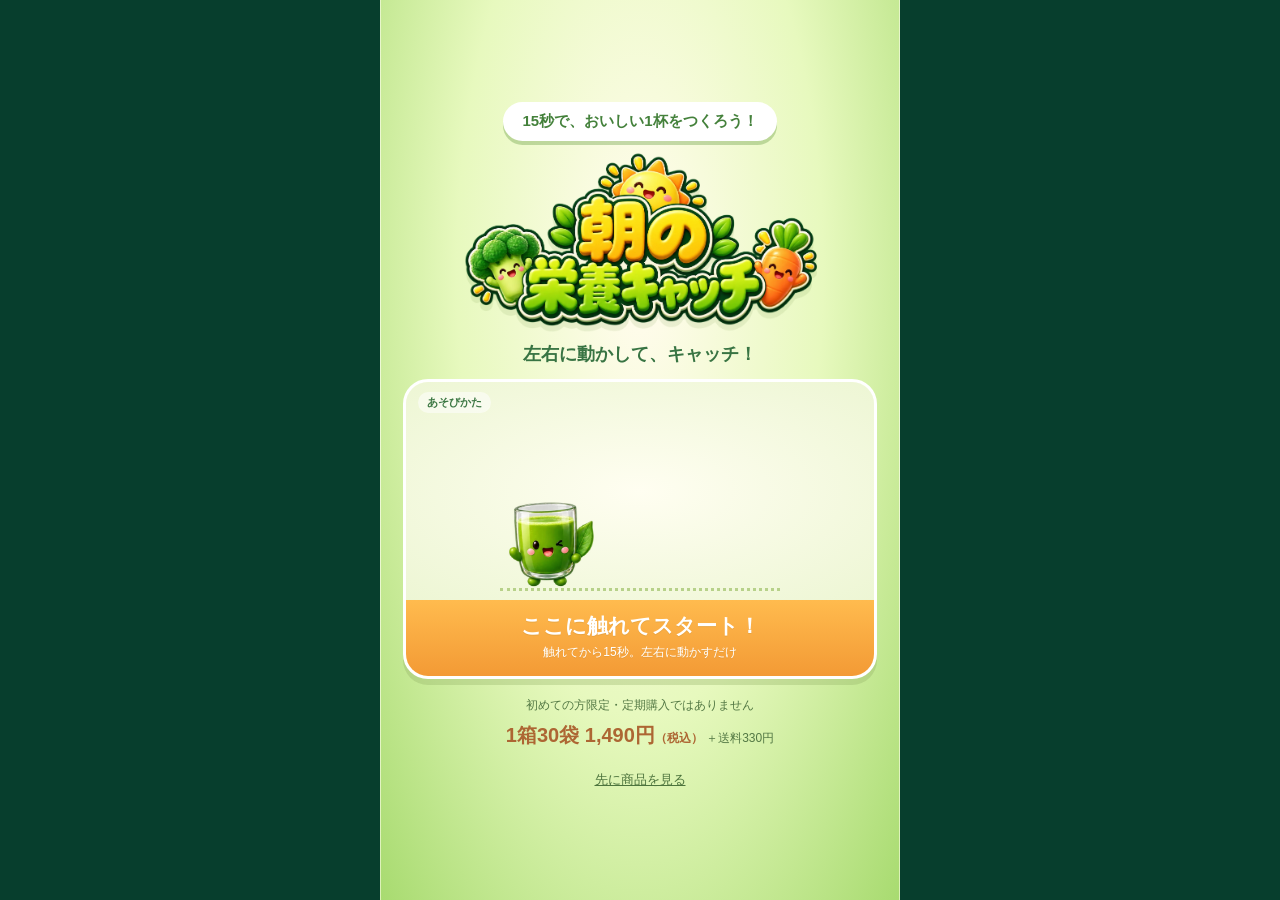
==== commit 68843a83: "Add animated catch demo and start game on first touch; update Squad export" ====
--- a/index.html
+++ b/index.html
@@ -1,8 +1,10 @@
 <!doctype html><html lang="ja"><head><meta charset="utf-8"><meta name="viewport" content="width=device-width,initial-scale=1,viewport-fit=cover"><meta name="theme-color" content="#075a39"><meta name="description" content="15秒の栄養キャッチ。遊んで知る、いきいき乳酸菌とおいしい青汁W。初回限定1,490円（税込）、送料330円。"><title>朝の栄養キャッチ｜いきいき乳酸菌とおいしい青汁W</title><style>
 :root{--deep:#075a39;--orange:#ec5822;--ink:#184a36}*{box-sizing:border-box;-webkit-tap-highlight-color:transparent}html{scroll-behavior:smooth}body{margin:0;background:#073e2d;color:var(--ink);font-family:"Hiragino Kaku Gothic ProN",Meiryo,sans-serif}button,a{font:inherit}button{cursor:pointer}a{color:inherit}img{max-width:100%;display:block}button:focus-visible,a:focus-visible{outline:4px solid #f6bd34;outline-offset:4px}[hidden]{display:none!important}.stage,.story{width:min(100%,520px);margin:auto;background:#f8fff0}.stage{height:100svh;min-height:540px;max-height:960px;position:relative;overflow:hidden;background:linear-gradient(#e4f6db,#fbfff4 65%,#b9db83);isolation:isolate}.intro{position:absolute;z-index:60;inset:0;display:flex;align-items:center;flex-direction:column;justify-content:center;padding:20px;background:radial-gradient(ellipse at 50% 25%,#f8ffce,#caee9d 45%,#70b55d);transition:opacity .3s}.intro.hide{opacity:0;visibility:hidden;pointer-events:none}.eyebrow{font-weight:bold;font-size:14px;letter-spacing:.08em}.introKicker{background:#075a39;color:white;padding:8px 20px;border-radius:50px;font-size:16px;font-weight:bold}.titleLogo{width:min(100%,420px);margin:14px 0 0}.introCup{width:120px;height:128px;object-fit:contain;margin:-5px 0 6px;filter:drop-shadow(0 10px 10px #174a3540)}.intro h1{font-size:21px;margin:4px 0 12px;text-align:center;line-height:1.55}.intro h1 span{font-size:15px;font-weight:normal}.start,.cta{border:0;display:block;text-align:center;background:linear-gradient(#f87c32,#df451d);color:#fff;border-radius:12px;padding:16px 14px;font-weight:bold;text-decoration:none;box-shadow:0 5px 0 #a83416;width:100%;font-size:21px}.start small{font-size:14px;display:block;margin-top:4px}.introOffer{text-align:center;margin:20px 0 8px;font-size:14px;line-height:1.8}.introOffer strong{font-size:21px;color:#b53517}.textButton{background:none;border:0;text-decoration:underline;padding:12px;color:#245539;font-size:14px}.skip{position:absolute;bottom:7px;right:12px;z-index:70;font-size:13px;padding:8px}.intro:not(.hide)~.skip{display:none}header{position:absolute;top:0;left:0;right:0;height:76px;background:#075a39;color:#fff;display:flex;align-items:center;justify-content:space-between;padding:12px 18px}.brand{font-size:20px;font-weight:bold}.brand small{display:block;font-size:12px;margin-bottom:3px}.timer{background:#fff9d7;color:#075a39;padding:8px 13px;border-radius:12px;font-weight:bold;font-size:18px}.timer span{font-size:27px}.meter{position:absolute;top:85px;left:18px;right:18px;height:24px;border-radius:20px;background:#bad5ac;overflow:hidden;border:2px solid white}.meterFill{height:100%;width:0;background:#92cc31;transition:width .2s}.meterText{position:absolute;inset:0;text-align:center;font-size:13px;font-weight:bold;line-height:20px}.game{position:absolute;inset:116px 0 42px;touch-action:none;overflow:hidden}.instruction{position:absolute;z-index:12;top:18px;width:100%;text-align:center;font-size:18px;font-weight:bold;pointer-events:none;animation:guide 3s forwards}.instruction small{display:block;font-size:13px;margin-top:6px}.instruction span{background:#fffef0;padding:10px 14px;border-radius:14px;display:inline-block}@keyframes guide{0%,65%{opacity:1}100%{opacity:0}}.item{position:absolute;left:0;top:0;z-index:3;will-change:transform}.spriteCrop{position:absolute;inset:0}.spriteCrop img{width:100%;height:100%;object-fit:contain;filter:drop-shadow(0 5px 5px #24442a30)}.itemLabel{position:absolute;bottom:-6px;left:50%;transform:translateX(-50%);white-space:nowrap;border-radius:20px;background:#fff;padding:4px 7px;font-size:12px;font-weight:bold}.bad .itemLabel{background:#cf3934;color:#fff}.basket{position:absolute;bottom:8px;left:50%;transform:translateX(-50%);width:135px;height:143px;z-index:5}.basketArt img{width:100%;height:100%;object-fit:contain}.basket.catch .basketArt{transform:scale(1.08)}.basketTag{position:absolute;bottom:0;left:50%;transform:translateX(-50%);white-space:nowrap;border-radius:20px;background:white;padding:5px 10px;font-size:12px;font-weight:bold}.combo{position:absolute;right:10px;top:70px;z-index:8;opacity:0;background:#fffad6;border-radius:12px;padding:8px;color:#bd5418;font-size:24px;font-weight:bold}.combo small{display:block;font-size:12px}.combo.show{opacity:1}.bonus{position:absolute;z-index:10;top:35%;width:100%;text-align:center;font-size:22px;font-weight:bold;opacity:0;pointer-events:none;text-shadow:0 2px white}.bonus strong{display:block;font-size:30px}.bonus.on{animation:guide 1.5s forwards}.float{position:absolute;z-index:9;font-weight:bold;color:#075a39;text-shadow:0 2px white;white-space:nowrap;pointer-events:none;animation:pop .8s forwards}@keyframes pop{from{transform:translate(-50%,0)}to{transform:translate(-50%,-55px);opacity:0}}.end{display:none}.story{padding-bottom:112px;background:#fff}.result{padding:12px;background:#075a39;color:#fff;text-align:center;font-size:15px;font-weight:bold}.storyHero{padding:30px 24px 26px;text-align:center;background:linear-gradient(#f0f8db,#fff)}h2{font-size:30px;line-height:1.55;margin:10px 0 16px;letter-spacing:-.04em}h2 em{font-style:normal;color:#148548}.storyHero p{line-height:1.9;font-size:16px}.productVisual{width:100%;height:auto}.storyHero .productName{font-size:18px;font-weight:bold;line-height:1.7}.section{padding:34px 24px}.section:nth-child(even){background:#f4f8ed}.section h3{font-size:26px;line-height:1.6;margin:10px 0 16px;letter-spacing:-.04em}.section p{font-size:16px;line-height:1.9;margin:12px 0}.section .number{font-size:13px;font-weight:bold;letter-spacing:.14em;color:#488438}.featureImg{width:100%;height:auto;border-radius:14px;margin:18px 0}.nutrients{display:flex;gap:8px;justify-content:center;margin:22px 0 8px}.nutrients span{flex:1;background:#e6f1d9;text-align:center;padding:17px 3px;border-radius:12px;font-size:15px;font-weight:bold}.offerSection{padding:32px 24px;background:#eef5dd;text-align:center}.offerLabel{background:#075a39;color:#fff;padding:8px 15px;border-radius:30px;display:inline-block;font-size:15px;font-weight:bold}.offerSection h3{font-size:23px;line-height:1.6;margin:16px 0}.priceRow{display:flex;justify-content:center;align-items:baseline;gap:4px;color:#c13b1f}.priceRow strong{font-size:64px;letter-spacing:-.06em}.priceRow span{font-size:23px;font-weight:bold}.priceRow small{font-size:14px}.offerSection p{font-size:14px;line-height:1.8}.single{font-weight:bold;font-size:19px!important}.offerSection .cta{margin:20px 0}.fine{font-size:12px!important;color:#52634c}footer{padding:24px;text-align:center;font-size:12px;color:#60735c;line-height:1.9}.sticky{position:fixed;z-index:90;bottom:0;left:50%;transform:translateX(-50%);width:min(100%,520px);padding:12px 14px max(14px,env(safe-area-inset-bottom));background:#fffffff5;border-top:1px solid #dce5d7;display:flex;align-items:center;gap:14px;box-shadow:0 -4px 20px #143d2110}.sticky div{white-space:nowrap;font-size:12px;line-height:1.6}.sticky strong{font-size:24px;color:#b9381a}.sticky .cta{font-size:17px;padding:15px 8px;flex:1}.replay{border:1px solid #648959;border-radius:40px;background:transparent;padding:12px 24px;font-size:15px;color:#28553b} @media(max-height:700px){.intro{padding:16px}.introCup{width:88px;height:88px}.titleLogo{width:80%;max-height:165px;object-fit:contain}.intro h1{font-size:18px;margin:5px 0 8px}.introKicker{font-size:14px;padding:6px 14px}.introOffer{margin:12px 0 0}.start{padding:12px}.introOffer strong{font-size:19px}.basket{width:116px;height:123px}}@media(prefers-reduced-motion:reduce){html{scroll-behavior:auto}*{animation-duration:.01ms!important}}
-</style><link rel="stylesheet" href="assets/story-premium.css?v=3"><link rel="stylesheet" href="assets/game-cute.css?v=1"></head><body>
+</style><link rel="stylesheet" href="assets/story-premium.css?v=3"><link rel="stylesheet" href="assets/game-cute.css?v=2"></head><body>
 <main><section class="stage" id="stage" aria-label="朝の栄養キャッチゲーム">
-<div class="intro" id="intro"><div class="introKicker">15秒で、おいしい1杯をつくろう！</div><img class="titleLogo" src="assets/title-cute.webp" alt="朝の栄養キャッチ"><div class="introCup" role="img" aria-label="にっこり青汁くん"><span class="cuteSprite sprite-0"></span></div><h1>野菜も、乳酸菌も、キャッチ！<br><span>青汁くんを左右に動かすだけ</span></h1><button class="start" id="start">あそんで1杯つくってみる<small>15秒チャレンジ</small></button><div class="introOffer">初めての方限定・定期購入ではありません<br><strong>1箱30袋 1,490円<small>（税込）</small></strong> ＋送料330円</div><button class="textButton" onclick="document.getElementById('skip').click()">先に商品を見る</button></div>
+<div class="intro" id="intro"><div class="introKicker">15秒で、おいしい1杯をつくろう！</div><img class="titleLogo" src="assets/title-cute.webp" alt="朝の栄養キャッチ"><h1>左右に動かして、キャッチ！</h1><button class="demoStart" id="start" type="button" aria-label="ゲームを始める。青汁くんを左右に動かしてキャッチ">
+<span class="demoField" aria-hidden="true"><span class="demoBadge">あそびかた</span><span class="demoDrop demoDropA"><span class="cuteSprite sprite-2"></span></span><span class="demoDrop demoDropB"><span class="cuteSprite sprite-3"></span></span><span class="demoBasket"><span class="cuteSprite sprite-0"></span></span><span class="demoGood">キャッチ！</span><span class="demoTrack"></span></span>
+<span class="demoCaption">ここに触れてスタート！<small>触れてから15秒。左右に動かすだけ</small></span></button><div class="introOffer">初めての方限定・定期購入ではありません<br><strong>1箱30袋 1,490円<small>（税込）</small></strong> ＋送料330円</div><button class="textButton" onclick="document.getElementById('skip').click()">先に商品を見る</button></div>
 <header><div class="brand"><small>15秒で、どれだけ集められる？</small>朝の栄養キャッチ</div><div class="timer"><span id="time">15</span> 秒</div></header><div class="meter"><div class="meterFill" id="meter"></div><div class="meterText"><span id="score">0</span> / 100 ポイント</div></div>
 <div class="game" id="game"><div class="instruction" id="instruction"><span>青汁くんを左右にスライド<small>野菜・ヨーグルトを集めて、お菓子はよけよう</small></span></div><div class="combo" id="combo"><small>NICE COMBO!</small><span id="comboNum">0</span>連続</div><div class="bonus" id="bonus">ラストスパート！<strong>たくさん集めよう</strong></div><div class="basket" id="basket"><div class="basketArt" role="img" aria-label="左右に動かす青汁くん"><span class="cuteSprite sprite-0"></span></div><div class="basketTag">ここでキャッチ！</div></div></div><button class="textButton skip" id="skip">商品を見る</button><div class="end" id="end" aria-hidden="true"></div></section>
 <article class="story premium" id="story" hidden>
@@ -60,6 +62,11 @@
     function frame(ts){if(!running)return;const br=basket.getBoundingClientRect(),gr=game.getBoundingClientRect();items=items.filter(it=>{it.y=it.startY+it.speed*((ts-it.born)/1000);it.el.style.transform=`translate3d(${it.x}px,${it.y}px,0)`;const ir={left:gr.left+it.x,right:gr.left+it.x+it.size,top:gr.top+it.y,bottom:gr.top+it.y+it.size};const catchLine=br.top+18;if(ir.bottom>=catchLine&&ir.top<=br.bottom-5&&ir.right>=br.left+8&&ir.left<=br.right-8){hit(it);return false}if(it.y>gr.height+12){it.el.remove();if(it.p>0)combo=0;return false}return true});raf=requestAnimationFrame(frame)}
     function start(){const guide=document.getElementById('instruction');guide.style.animation='none';void guide.offsetWidth;guide.style.animation='';document.getElementById('skip').hidden=false;cancelAnimationFrame(raf);clearInterval(timer);clearInterval(spawnTimer);items.forEach(i=>i.el.remove());items=[];score=0;combo=0;time=15;spawnCount=0;meter.style.width='0';scoreEl.textContent='0';timeEl.textContent='15';end.classList.remove('show');end.setAttribute('aria-hidden','true');basket.style.left='50%';running=true;startAt=performance.now();spawn();spawnTimer=setInterval(()=>spawn(time<=4),550);raf=requestAnimationFrame(frame);timer=setInterval(()=>{const next=Math.max(0,Math.ceil(15-(performance.now()-startAt)/1000));if(next!==time){time=next;timeEl.textContent=time;if(time===4){bonusEl.classList.remove('on');void bonusEl.offsetWidth;bonusEl.classList.add('on')}}if(time<=0)finish()},250)}
     function showStory(){stage.hidden=true;document.getElementById('story').hidden=false;document.querySelector('.sticky').hidden=false;document.getElementById('result').textContent='今回のチャレンジ：'+score+' ポイント獲得！';window.scrollTo(0,0);document.getElementById('storyTitle').focus({preventScroll:true});} document.getElementById('skip').addEventListener('click',()=>{if(running){finish()}else{showStory();document.getElementById('result').textContent='おいしい1杯のひみつ';}}); function finish(){if(!running)return;running=false;clearInterval(timer);clearInterval(spawnTimer);cancelAnimationFrame(raf);items.forEach(i=>i.el.remove());items=[];setTimeout(showStory,400)}
-    document.getElementById('start').addEventListener('click',()=>{intro.classList.add('hide');start()});replay.addEventListener('click',()=>{document.getElementById('story').hidden=true;document.querySelector('.sticky').hidden=true;stage.hidden=false;window.scrollTo(0,0);start()});let hiddenAt=0;document.addEventListener('visibilitychange',()=>{if(!running)return;if(document.hidden){hiddenAt=performance.now();clearInterval(spawnTimer);clearInterval(timer);cancelAnimationFrame(raf)}else if(hiddenAt){const delta=performance.now()-hiddenAt;startAt+=delta;items.forEach(i=>i.born+=delta);hiddenAt=0;spawnTimer=setInterval(()=>spawn(time<=4),550);raf=requestAnimationFrame(frame);timer=setInterval(()=>{time=Math.max(0,Math.ceil(15-(performance.now()-startAt)/1000));timeEl.textContent=time;if(time<=0)finish()},250)}});document.addEventListener('keydown',e=>{if(running&&['ArrowLeft','ArrowRight'].includes(e.key)){e.preventDefault();const r=basket.getBoundingClientRect();move(r.left+r.width/2+(e.key==='ArrowLeft'?-35:35))}});window.addEventListener('resize',()=>{basket.style.left='50%'});
+    const demoStart=document.getElementById('start');
+    function beginFromDemo(e){if(running||intro.classList.contains('hide'))return;intro.classList.add('hide');start();if(e&&e.type==='pointerdown'){move(e.clientX);try{stage.setPointerCapture(e.pointerId)}catch(_){}}}
+    demoStart.addEventListener('pointerdown',e=>{if(e.button!==0)return;e.preventDefault();beginFromDemo(e)});
+    demoStart.addEventListener('click',()=>beginFromDemo());
+    stage.addEventListener('pointermove',e=>{if(running&&stage.hasPointerCapture?.(e.pointerId))move(e.clientX)});
+    replay.addEventListener('click',()=>{document.getElementById('story').hidden=true;document.querySelector('.sticky').hidden=true;stage.hidden=false;window.scrollTo(0,0);start()});let hiddenAt=0;document.addEventListener('visibilitychange',()=>{if(!running)return;if(document.hidden){hiddenAt=performance.now();clearInterval(spawnTimer);clearInterval(timer);cancelAnimationFrame(raf)}else if(hiddenAt){const delta=performance.now()-hiddenAt;startAt+=delta;items.forEach(i=>i.born+=delta);hiddenAt=0;spawnTimer=setInterval(()=>spawn(time<=4),550);raf=requestAnimationFrame(frame);timer=setInterval(()=>{time=Math.max(0,Math.ceil(15-(performance.now()-startAt)/1000));timeEl.textContent=time;if(time<=0)finish()},250)}});document.addEventListener('keydown',e=>{if(running&&['ArrowLeft','ArrowRight'].includes(e.key)){e.preventDefault();const r=basket.getBoundingClientRect();move(r.left+r.width/2+(e.key==='ArrowLeft'?-35:35))}});window.addEventListener('resize',()=>{basket.style.left='50%'});
   })();
   </script></body></html>
--- a/assets/game-cute.css
+++ b/assets/game-cute.css
@@ -1 +1,4 @@
 .stage{background:radial-gradient(ellipse at 50% 38%,#fffdec 10%,#f3fbd8 55%,#c8e991);border-inline:1px solid #fff5}.intro{background:radial-gradient(ellipse at 50% 30%,#fffceb 5%,#e7f9be 50%,#a8db70);padding:20px 24px}.introKicker{background:#fff;color:#44813b;border:2px solid #fff;border-radius:30px;box-shadow:0 4px 0 #679e4360;padding:8px 17px;font-size:15px}.titleLogo{width:105%;max-width:450px;margin:14px 0 0;filter:drop-shadow(0 6px 0 #73994722)}.introCup{position:relative;width:150px;height:150px;margin:0 0 2px;filter:drop-shadow(0 7px 7px #617b3020);animation:mascotFloat 2.4s ease-in-out infinite}.intro h1{font-size:20px;color:#387443;margin:4px 0 16px;line-height:1.7}.intro h1 span{font-size:14px}.start{font-family:inherit;background:linear-gradient(#ffbb4e,#f39432);border:3px solid #fff3;border-radius:40px;box-shadow:0 6px 0 #bd7430,0 10px 18px #92702a20;color:#fff;font-size:21px;text-shadow:0 2px 0 #bb79284d;padding:14px 8px}.start small{font-size:12px;color:#fff6dd;letter-spacing:.12em;margin-top:2px}.introOffer{margin-top:20px;font-size:12px;line-height:1.9;color:#537844}.introOffer strong{color:#ad6633;font-size:21px}.intro .textButton{font-size:13px;color:#4d743d;padding:9px}.stage header{background:#65ac70;color:white;border-bottom:4px solid #4a9053;border-radius:0 0 26px 26px;padding:10px 20px;box-shadow:0 4px 0 #ffffffa0}.stage .brand{font-size:21px;text-shadow:0 2px #3d855c40}.stage .brand small{font-size:11px;color:#effbdf;font-weight:normal}.stage .timer{background:#fffbe5;border:3px solid #fff;border-radius:20px;box-shadow:0 3px 0 #397f4435;color:#b07c38;padding:5px 12px;font-size:13px;line-height:1.25}.stage .timer span{font-size:28px}.stage .meter{top:86px;height:25px;background:#d4e7ac;border:3px solid #fff;box-shadow:0 2px 0 #8eaf6455}.stage .meterFill{background:linear-gradient(90deg,#9dcc59,#f2d45e);border-radius:30px}.stage .meterText{line-height:19px;font-size:12px;color:#4e7b3c;text-shadow:0 1px white}.game{inset:119px 0 40px}.instruction{top:12px;font-size:17px}.instruction span{border:2px solid #e2eeba;box-shadow:0 4px 0 #c8d79c70;color:#4c7b3d;padding:11px 12px;border-radius:18px}.instruction small{font-size:12px;color:#688350}.cuteSprite{position:absolute;inset:0;display:block;background-image:url('food-friends.webp');background-size:400% 300%;background-repeat:no-repeat}.sprite-0{background-position:0% 0%}.sprite-1{background-position:33.333333% 0%}.sprite-2{background-position:66.666667% 0%}.sprite-3{background-position:100% 0%}.sprite-4{background-position:0% 50%}.sprite-5{background-position:33.333333% 50%}.sprite-6{background-position:66.666667% 50%}.sprite-7{background-position:100% 50%}.sprite-8{background-position:0% 100%}.sprite-9{background-position:33.333333% 100%}.sprite-10{background-position:66.666667% 100%}.sprite-11{background-position:100% 100%}.spriteCrop{inset:-10px;filter:drop-shadow(0 4px 3px #627a3325)}.itemLabel{font-size:11px;bottom:-3px;border:1px solid #d3e5b6;color:#50773e;padding:3px 8px;background:#fffffff2;box-shadow:0 2px 0 #b1c78440}.bad .itemLabel{background:#ed8275;color:white;border:1px solid white;box-shadow:0 2px 0 #bf685440}.basket{width:156px;height:156px;bottom:5px}.basketArt{position:absolute;inset:-6px;filter:drop-shadow(0 5px 4px #71943c30);transition:transform .14s}.basketTag{background:#fffbe9;color:#5e8849;border:2px solid white;box-shadow:0 3px 0 #abc57a70;font-size:11px;padding:4px 11px;bottom:-2px}.basket.catch .basketArt{transform:translateY(-5px) scale(1.1)}.combo{color:#bd8236;background:#fff8d5;border:2px solid white;border-radius:20px;font-size:22px;box-shadow:0 3px 0 #d9bb6770;top:80px}.combo small{font-size:10px;letter-spacing:.08em}.bonus{color:#589744;text-shadow:0 2px white,2px 0 white,-2px 0 white;font-size:22px}.bonus strong{color:#d2a43d;font-size:29px}.float{font-size:17px}.stage .skip{color:#608546;font-size:12px}.introOffer small{font-size:12px}@keyframes mascotFloat{0%,100%{transform:translateY(0) rotate(-2deg)}50%{transform:translateY(-7px) rotate(2deg)}}@media(max-height:760px){.intro{padding:14px 20px}.titleLogo{width:88%;max-height:190px;object-fit:contain;margin-top:10px}.introCup{width:116px;height:116px;margin:0}.intro h1{font-size:18px;margin:4px 0 11px}.intro h1 span{font-size:13px}.start{font-size:19px;padding:12px 7px}.introOffer{margin-top:16px}.basket{width:140px;height:140px}}@media(max-height:620px){.titleLogo{max-height:145px;width:82%}.introCup{width:90px;height:90px}.intro h1{font-size:16px;margin:2px 0 8px}.introKicker{font-size:12px;padding:5px 12px}.introOffer{font-size:10px;margin-top:13px}.introOffer strong{font-size:18px}.intro .textButton{padding:7px}.start{font-size:18px;padding:10px}.start small{font-size:10px}.basket{width:123px;height:123px}}@media(prefers-reduced-motion:reduce){.introCup{animation:none}}
+
+/* Attract mode: the timer starts only on user interaction. */
+.intro{padding:18px 22px}.intro .titleLogo{width:84%;max-width:360px;max-height:180px;object-fit:contain;margin:10px 0 4px}.intro h1{font-size:18px;margin:4px 0 10px}.demoStart{display:block;width:100%;padding:0;border:3px solid #fff;border-radius:25px;background:#faffeb;color:#3d7844;box-shadow:0 6px 0 #8faf6555;overflow:hidden;touch-action:none;cursor:pointer;font:inherit}.demoField{display:block;position:relative;height:218px;background:radial-gradient(ellipse at center,#fffef1,#edf6d4);overflow:hidden;pointer-events:none}.demoBadge{position:absolute;top:10px;left:12px;background:#fff8;padding:3px 9px;border-radius:20px;font-size:11px;font-weight:bold;z-index:2}.demoDrop{position:absolute;top:0;width:84px;height:84px;transform:translate(-50%,-95px);animation:aojiru-demo-drop 4s linear infinite}.demoDropA{left:30%}.demoDropB{left:70%;animation-delay:2s}.demoBasket{position:absolute;bottom:5px;left:30%;width:119px;height:119px;transform:translateX(-50%);animation:aojiru-demo-basket 4s ease-in-out infinite;z-index:2}.demoGood{position:absolute;top:85px;left:50%;transform:translateX(-50%);font-size:16px;font-weight:bold;color:#d89936;text-shadow:0 2px white;opacity:0;animation:aojiru-demo-good 4s linear infinite;z-index:3;white-space:nowrap}.demoTrack{position:absolute;bottom:9px;left:20%;right:20%;border-bottom:3px dotted #b7d18a}.demoCaption{display:block;padding:12px 8px 13px;background:linear-gradient(#ffbb4e,#f39a35);color:white;font-size:21px;font-weight:bold;text-shadow:0 1px #b7893840}.demoCaption small{display:block;font-size:12px;font-weight:normal;line-height:1.7;margin-top:2px}.introOffer{margin-top:15px;font-size:12px}.introOffer strong{font-size:20px}.intro.hide .demoDrop,.intro.hide .demoBasket,.intro.hide .demoGood{animation-play-state:paused}@keyframes aojiru-demo-drop{0%{transform:translate(-50%,-90px);opacity:1}37%{transform:translate(-50%,115px);opacity:1}40%,100%{transform:translate(-50%,120px);opacity:0}}@keyframes aojiru-demo-basket{0%,39%{left:30%}50%,89%{left:70%}100%{left:30%}}@keyframes aojiru-demo-good{0%,36%,48%,86%,98%,100%{opacity:0}39%,44%,89%,94%{opacity:1}}@media(max-height:760px){.intro{padding:13px 18px}.intro .titleLogo{max-height:140px;width:76%;margin-top:7px}.intro h1{font-size:16px;margin:2px 0 8px}.demoField{height:190px}.demoBasket{width:110px;height:110px}.demoDrop{width:75px;height:75px}.demoCaption{padding:10px 6px;font-size:19px}.introOffer{margin-top:12px;font-size:11px}.introOffer strong{font-size:19px}.intro .textButton{padding:8px}}@media(max-height:620px){.intro .titleLogo{max-height:108px;width:65%;margin:5px 0 2px}.intro h1{font-size:14px;margin:2px 0 6px}.demoField{height:155px}.demoBasket{width:100px;height:100px}.demoDrop{width:64px;height:64px}.demoCaption{font-size:17px;padding:8px 5px}.demoCaption small{font-size:10px}.introOffer{font-size:10px;line-height:1.6;margin-top:10px}.introOffer strong{font-size:17px}.intro .textButton{font-size:12px;padding:6px}}@media(prefers-reduced-motion:reduce){.demoDrop,.demoBasket,.demoGood{animation:none}.demoDropA{transform:translate(-50%,10px)}.demoDropB{transform:translate(-50%,45px)}.demoBasket{left:50%}.demoGood{display:none}}
